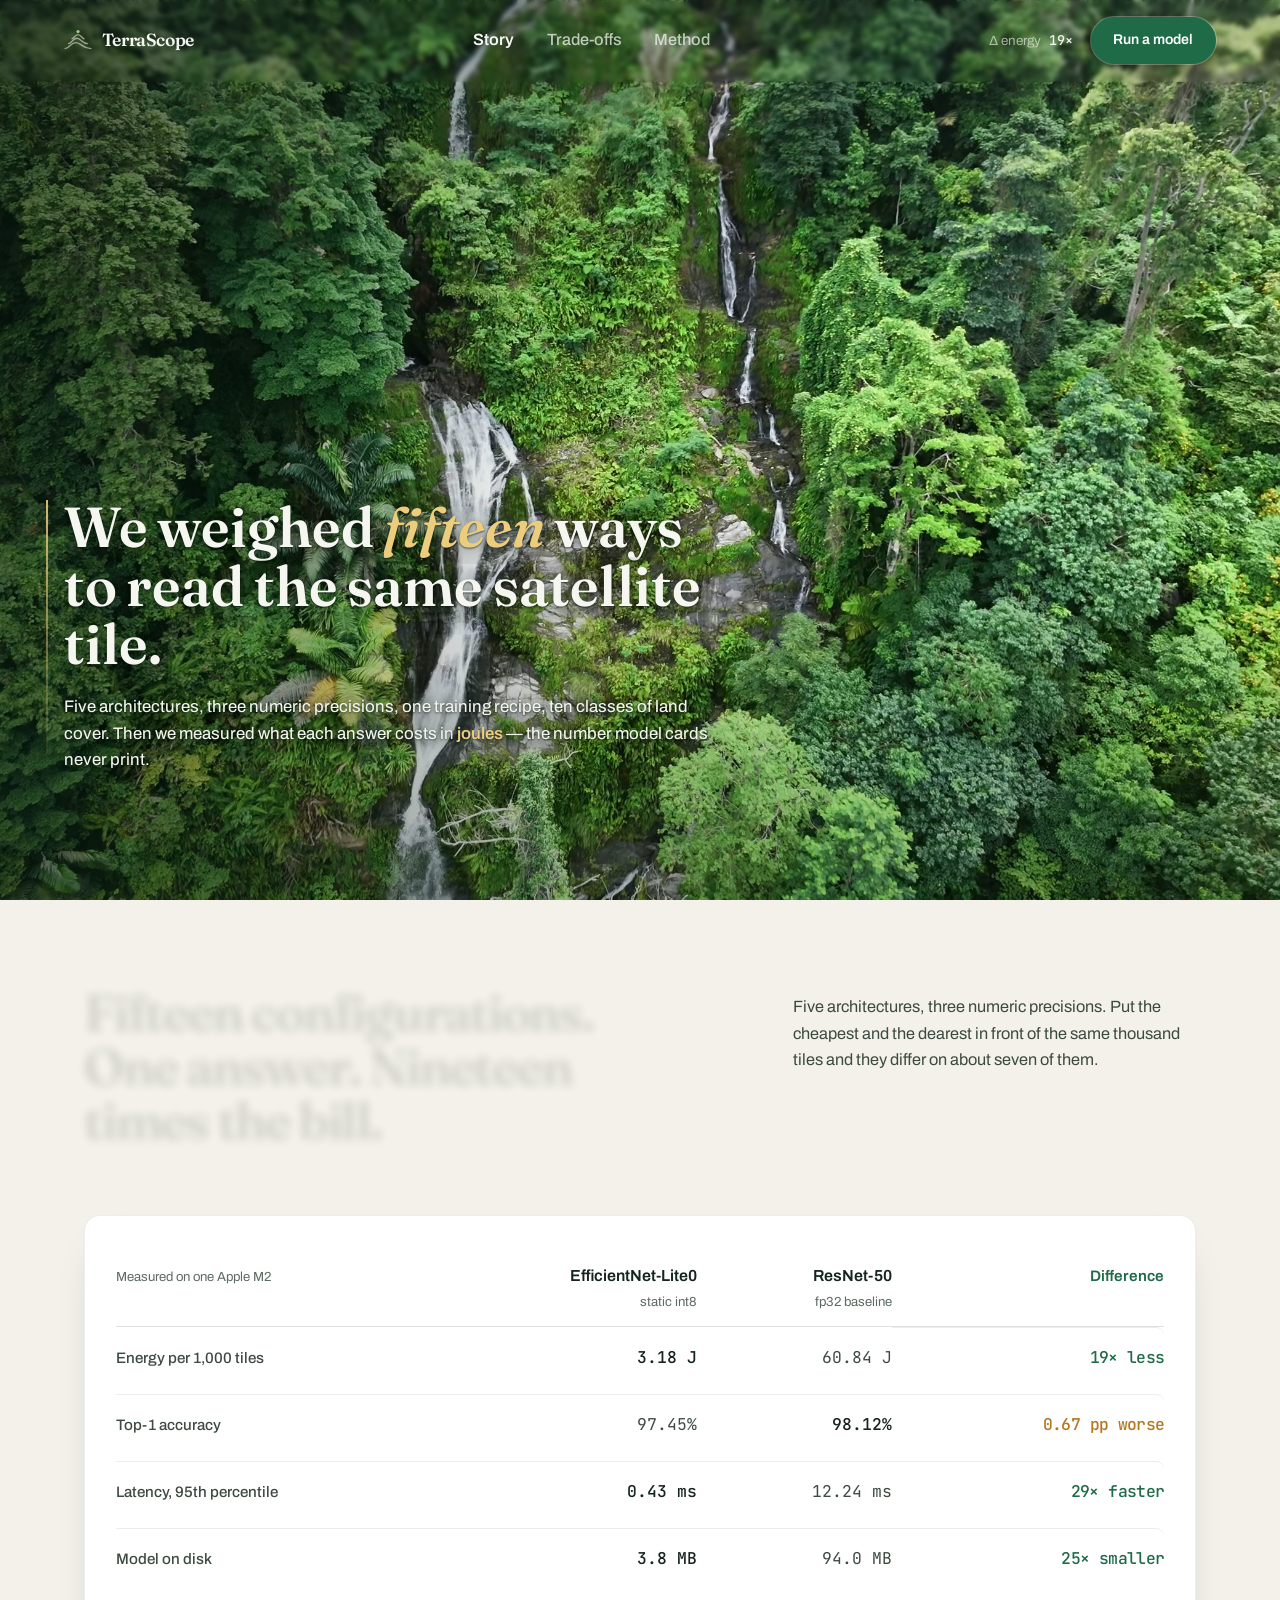
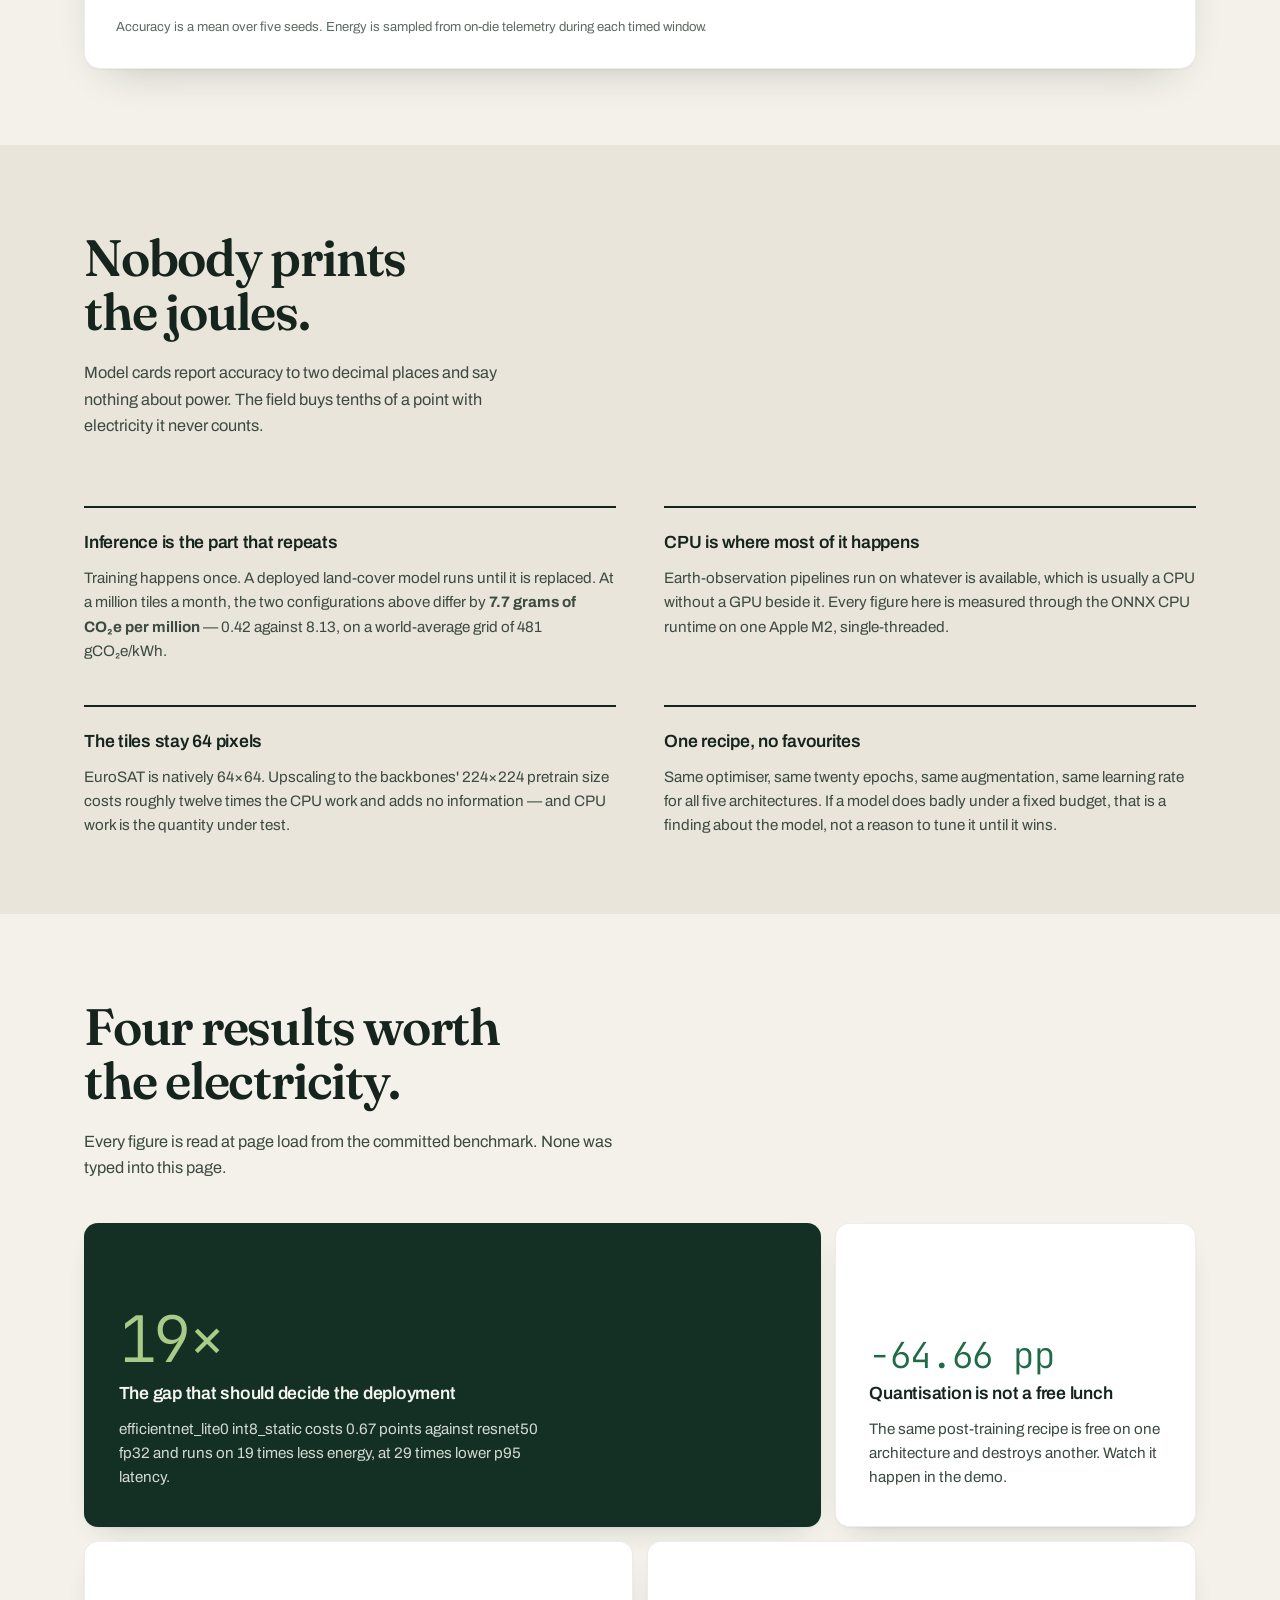
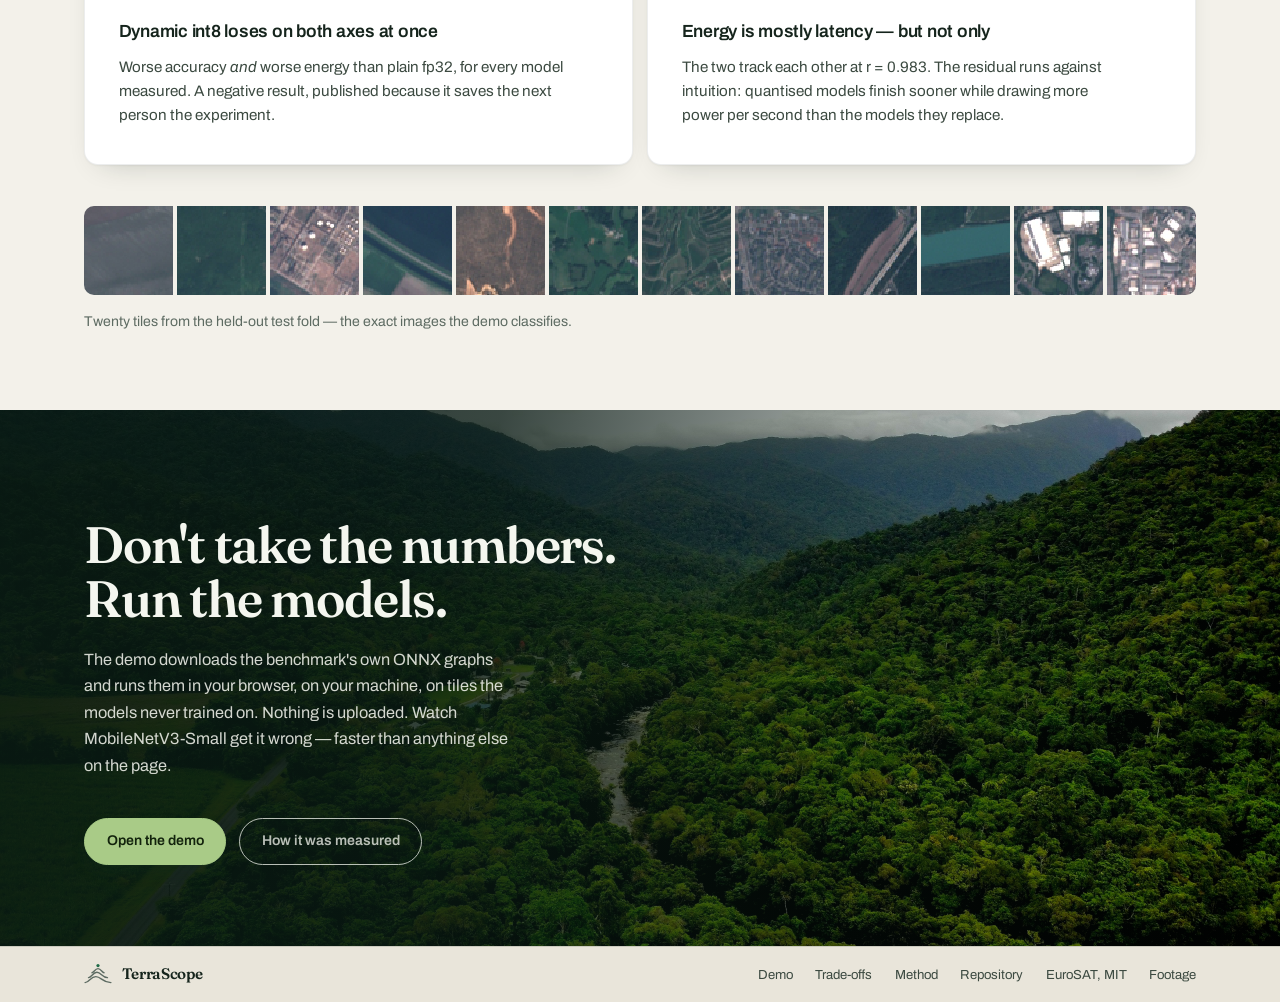
==== web/index.html @ 0d63b8c3 "Serve the demo runtime from this origin, fetch one model on arrival, keep one copy Three problems in" ====
<!doctype html>
<html lang="en">
<head>
<meta charset="utf-8">
<meta name="viewport" content="width=device-width, initial-scale=1">
<title>TerraScope — the energy cost of a land-cover answer</title>
<meta name="description" content="Five architectures trained on one recipe on EuroSAT. Accuracy separates them by 1.25 points. Energy separates them by nineteen times. A reproducible accuracy-versus-energy benchmark for CPU-only inference.">
<meta property="og:title" content="TerraScope — the energy cost of a land-cover answer">
<meta property="og:description" content="On CPU-only hardware, deployment is an energy decision, not an accuracy one.">
<meta property="og:image" content="assets/valley.jpg">
<link rel="preload" as="image" href="assets/ridge-poster.jpg">
<link rel="stylesheet" href="assets/site.css">
<link rel="stylesheet" href="assets/hero.css">
</head>
<body>

<nav class="nav" id="nav">
  <a class="brand" href="index.html">
    <svg class="mark" viewBox="0 0 26 20" aria-hidden="true">
      <path d="M1 18C5 18 6 12.4 11 12.4S17.2 18 25 18"/>
      <path d="M4.2 13.4C7 13.4 8.2 8.4 12 8.4S17 13.4 21.8 13.4"/>
      <path d="M7.4 8.8C9.2 8.8 10.2 5 13 5S16.8 8.8 18.6 8.8"/>
      <circle class="pin" cx="13" cy="2.2" r="1.5"/>
    </svg>
    <span>TerraScope</span>
  </a>
  <div class="nav-links" id="navlinks">
    <span class="nav-pill" id="navpill"></span>
    <a href="index.html">Story</a>
    <a href="trade-offs.html">Trade-offs</a>
    <a href="method.html">Method</a>
  </div>
  <div class="nav-right">
    <span class="readout" title="Energy spread between configurations of statistically equal accuracy">
      <em>&#916; energy</em><b id="nav-fig">&#8212;</b>
    </span>
    <a class="btn btn-primary" href="demo.html">Run a model</a>
  </div>
  <i class="nav-prog" id="navprog"></i>
</nav>

<!-- ======================== the scroll journey ========================
     Six beats. The frame descends from above the ridge into the trees as the
     argument descends from the problem into the evidence, and the drive that
     started it lands on the last of the footage.
     ==================================================================== -->
<div id="track">
  <div class="stage">
    <div class="poster" id="poster"></div>
    <video id="hero" playsinline muted preload="auto"
           poster="assets/ridge-poster.jpg" hidden></video>
    <div class="scrim"></div>
    <i class="wedge" id="wedge"></i>
    <div class="ring" id="ring">Loading the ridge</div>

    <div class="beats" id="beats">

      <!-- Five beats. Each states one thing and hands off to the next; the
           opening says what was built rather than posing a riddle. -->

      <!-- 1. what this is -->
      <div class="beat b0" data-sx="22%" data-sy="72%">
        <h1 class="anim">We weighed <em>fifteen</em> ways to read
            the same satellite tile.</h1>
        <p>Five architectures, three numeric precisions, one training recipe,
           ten classes of land cover. Then we measured what each answer costs
           in <em>joules</em> — the number model cards never print.</p>
      </div>

      <!-- 2. why it matters -->
      <div class="beat b1" data-sx="24%" data-sy="28%">
        <span class="k">The problem</span>
        <h2 class="anim">Training is a bill you pay <em>once</em>.</h2>
        <p>Inference is a subscription. A deployed land-cover model runs until
           it is replaced, on someone else's CPU, long after the paper. Almost
           nobody measures that, so nobody optimises it.</p>
      </div>

      <!-- 3. why accuracy could not answer it -->
      <div class="beat b2" data-sx="76%" data-sy="50%">
        <span class="k">Why it needed measuring</span>
        <h2 class="anim">Accuracy had stopped telling them apart.</h2>
        <p>Under one recipe and no per-model tuning, all five finish within a
           hair of each other. On a dataset this saturated, choosing by
           accuracy is choosing by noise.</p>
        <span class="inline-fig" data-count="1.25" data-dec="2"
              data-suffix=" pp total spread">0</span>
      </div>

      <!-- 4. the payoff -->
      <div class="beat b3" data-sx="26%" data-sy="50%">
        <span class="k">What it changed</span>
        <h2 class="anim">Same answer.<br>
            <span class="num" data-count="19" data-suffix="×"
                  id="ratio-headline">0</span> the electricity.</h2>
        <p>Three joules per thousand tiles against sixty-one. The deployment
           decision was never about accuracy — it was about the number nobody
           had bothered to publish.</p>
      </div>

      <!-- 5. the drive, over the last of the footage -->
      <div class="beat b4 wide" data-sx="50%" data-sy="62%">
        <span class="k">The drive</span>
        <h2 class="anim">Green AI is a measurement problem<br>
            before it is an engineering one.</h2>
        <p>Nothing here needed a new architecture. It needed weighing the ones
           we already have, on the hardware they actually run on, and
           publishing the result whole.</p>
        <div class="figs">
          <div class="fig key"><b data-count="19" data-suffix="×" id="stat-ratio">0</b>
            <span>Energy spread at equal accuracy</span></div>
          <div class="fig"><b data-count="0.67" data-dec="2" data-suffix=" pp" id="stat-gap">0</b>
            <span>Accuracy given up</span></div>
          <div class="fig"><b data-count="300" id="stat-windows">0</b>
            <span>Timed measurement windows</span></div>
          <div class="fig"><b data-count="82" id="stat-tests">0</b>
            <span>Tests over the artefacts</span></div>
        </div>
      </div>

    </div>
  </div>
</div>


<!-- Static hero: phones, reduced motion, and no JavaScript. -->
<header class="static-hero">
  <div class="poster"></div><div class="scrim"></div>
  <div class="wrap inner">
    <h1 class="display">Same answer.<br>19× the electricity.</h1>
    <p class="lede">Five architectures, one training recipe, ten classes of land
       cover seen from orbit. Accuracy separates them by 1.25 points. Energy
       separates them by nineteen times.</p>
    <p style="margin-top:2rem"><a class="btn btn-primary" href="demo.html">Run a model</a></p>
  </div>
</header>

<main class="page" style="padding-top:0">

  <!-- On phones the journey becomes chapters, so the story still gets told. -->
  <section class="chapters">
    <div class="wrap">
      <div class="chapter"><h2>A model is trained once, then run forever.</h2>
        <p>Training is a bill you pay one time. Inference is a subscription, and
           almost no model card prints the price.</p></div>
      <div class="chapter"><h2>Accuracy had stopped telling the models apart.</h2>
        <p>Under one identical recipe, five architectures land within 1.25 points
           of each other. Choosing by accuracy is choosing by noise.</p></div>
      <div class="chapter"><h2>So we measured the other axis.</h2>
        <p>Five seeds each, three precisions, one machine, CPU runtime only,
           power sampled off the die during every timed window.</p></div>
      <div class="chapter"><h2>Same accuracy, nineteen times the energy.</h2>
        <p>3.18 joules per thousand tiles against 60.84. The cheap model gives up
           two thirds of one accuracy point to do it.</p></div>
    </div>
  </section>

  <!-- ============================ the finding =========================
       Fifteen configurations were measured, not two. The panel names the two
       ends of the range and shows what each one actually costs, because the
       ratio on its own says nothing about what you give up to get it.
       ================================================================== -->
  <section id="finding">
    <div class="wrap">
      <div class="statement">
        <h2 class="h scrub">Fifteen configurations. One answer. Nineteen times the bill.</h2>
        <p class="lede rise">Five architectures, three numeric precisions. Put the
          cheapest and the dearest in front of the same thousand tiles and they
          differ on about seven of them.</p>
      </div>

      <div class="versus rise" id="versus">
        <table class="vs">
          <thead>
            <tr>
              <th class="rowhead"><span class="vs-cap">Measured on one Apple M2</span></th>
              <th><b>EfficientNet-Lite0</b><span>static int8</span></th>
              <th><b>ResNet-50</b><span>fp32 baseline</span></th>
              <th class="delta-col">Difference</th>
            </tr>
          </thead>
          <tbody id="vs-body">
            <tr><th>Energy per 1,000 tiles</th>
              <td class="num win">3.18 J</td><td class="num">60.84 J</td>
              <td class="num delta">19× less</td></tr>
            <tr><th>Top-1 accuracy</th>
              <td class="num">97.45%</td><td class="num win">98.12%</td>
              <td class="num delta cost">0.67 pp worse</td></tr>
            <tr><th>Latency, 95th percentile</th>
              <td class="num win">0.43 ms</td><td class="num">12.24 ms</td>
              <td class="num delta">29× faster</td></tr>
            <tr><th>Model on disk</th>
              <td class="num win">3.8 MB</td><td class="num">94.0 MB</td>
              <td class="num delta">25× smaller</td></tr>
          </tbody>
        </table>
        <p class="vs-foot">Accuracy is a mean over five seeds. Energy is sampled
          from on-die telemetry during each timed window.</p>
      </div>
    </div>
  </section>

  <!-- ============================== why ============================== -->
  <section class="warm">
    <div class="wrap">
      <div class="lead-in">
        <h2 class="h reveal">Nobody prints the joules.</h2>
        <p class="lede rise">Model cards report accuracy to two decimal places
          and say nothing about power. The field buys tenths of a point with
          electricity it never counts.</p>
      </div>
      <div class="cards">
        <div class="card rise"><h3 class="h3">Inference is the part that repeats</h3>
          <p>Training happens once. A deployed land-cover model runs until it is
            replaced. At a million tiles a month, the two configurations above
            differ by <strong>7.7 grams of CO₂e per million</strong> — 0.42
            against 8.13, on a world-average grid of 481 gCO₂e/kWh.</p></div>
        <div class="card rise"><h3 class="h3">CPU is where most of it happens</h3>
          <p>Earth-observation pipelines run on whatever is available, which is
            usually a CPU without a GPU beside it. Every figure here is measured
            through the ONNX CPU runtime on one Apple M2, single-threaded.</p></div>
        <div class="card rise"><h3 class="h3">The tiles stay 64 pixels</h3>
          <p>EuroSAT is natively 64×64. Upscaling to the backbones' 224×224
            pretrain size costs roughly twelve times the CPU work and adds no
            information — and CPU work is the quantity under test.</p></div>
        <div class="card rise"><h3 class="h3">One recipe, no favourites</h3>
          <p>Same optimiser, same twenty epochs, same augmentation, same
            learning rate for all five architectures. If a model does badly
            under a fixed budget, that is a finding about the model, not a
            reason to tune it until it wins.</p></div>
      </div>
    </div>
  </section>

  <!-- ============================ findings =========================== -->
  <section id="findings">
    <div class="wrap">
      <h2 class="h reveal">Four results worth the electricity.</h2>
      <p class="lede rise">Every figure is read at page load from the committed
        benchmark. None was typed into this page.</p>

      <div class="bento">
        <div class="cell lead rise">
          <span class="big mono" id="find-ratio">19×</span>
          <h3 class="h3">The gap that should decide the deployment</h3>
          <p id="find-ratio-body">EfficientNet-Lite0 in static int8 costs 0.67
            points against the ResNet-50 baseline and runs on a nineteenth of
            the energy, at 29 times lower p95 latency.</p>
        </div>

        <div class="cell tall rise">
          <span class="mid mono" id="find-cliff">-64.66 pp</span>
          <h3 class="h3">Quantisation is not a free lunch</h3>
          <p>The same post-training recipe is free on one architecture and
            destroys another. Watch it happen in the demo.</p>
        </div>

        <div class="cell half rise">
          <h3 class="h3">Dynamic int8 loses on both axes at once</h3>
          <p>Worse accuracy <em>and</em> worse energy than plain fp32, for every
            model measured. A negative result, published because it saves the
            next person the experiment.</p>
        </div>

        <div class="cell half rise">
          <h3 class="h3">Energy is mostly latency — but not only</h3>
          <p>The two track each other at r = 0.983. The residual runs against
            intuition: quantised models finish sooner while drawing more power
            per second than the models they replace.</p>
        </div>
      </div>

      <div class="mosaic" id="mosaic"></div>
      <p class="note">Twenty tiles from the held-out test fold — the exact images
        the demo classifies.</p>
    </div>
  </section>

  <!-- ============================== cta ============================== -->
  <section class="closing">
    <div class="closing-art" role="img"
         aria-label="Forested tropical mountain ridges under cloud"></div>
    <div class="closing-veil"></div>
    <div class="wrap closing-copy">
      <h2 class="h">Don't take the numbers. Run the models.</h2>
      <p class="lede">The demo downloads the benchmark's own ONNX graphs and runs
        them in your browser, on your machine, on tiles the models never trained
        on. Nothing is uploaded. Watch MobileNetV3-Small get it wrong — faster
        than anything else on the page.</p>
      <p class="closing-actions">
        <a class="btn btn-primary" href="demo.html">Open the demo</a>
        <a class="btn btn-ghost" href="method.html">How it was measured</a>
      </p>
    </div>
  </section>
</main>

<footer>
  <div class="wrap">
    <div class="foot">
      <a class="brand" href="index.html">
        <svg class="mark" viewBox="0 0 26 20" aria-hidden="true">
          <path d="M1 18C5 18 6 12.4 11 12.4S17.2 18 25 18"/>
          <path d="M4.2 13.4C7 13.4 8.2 8.4 12 8.4S17 13.4 21.8 13.4"/>
          <path d="M7.4 8.8C9.2 8.8 10.2 5 13 5S16.8 8.8 18.6 8.8"/>
          <circle class="pin" cx="13" cy="2.2" r="1.5"/>
        </svg>
        <span>TerraScope</span>
      </a>
      <nav class="flinks">
        <a href="demo.html">Demo</a>
        <a href="trade-offs.html">Trade-offs</a>
        <a href="method.html">Method</a>
        <a href="https://github.com/eklavya072/TerraScope-GeoSpatial-AI">Repository</a>
        <a href="https://github.com/phelber/eurosat">EuroSAT, MIT</a>
        <a href="https://www.pexels.com/video/aerial-view-of-tropical-waterfall-in-lush-jungle-37277807/">Footage</a>
      </nav>
    </div>
  </div>
</footer>

<script src="assets/site.js"></script>
<script src="assets/hero.js"></script>
</body>
</html>
---- web/assets/site.css ----
/* TerraScope, the site.
   =========================================================================
   The page is not one green field. It runs as bands, the way a printed
   report does: a dark cinematic hero, then cream and white for everything
   that has to be read, then deep forest again for the closing and the
   footer. Green is the brand, not the background.

   Display type is Fraunces, a serif with real weight and an optical axis —
   the editorial voice. Archivo carries the interface. JetBrains Mono is
   reserved for measured quantities, because every number here is one.
   ========================================================================= */

@import url('https://fonts.googleapis.com/css2?family=Archivo:wght@400;500;600;700&family=Fraunces:opsz,wght@9..144,400;9..144,500;9..144,600;9..144,700&family=JetBrains+Mono:wght@300;400;500&display=swap');

:root{
  /* light bands */
  --canvas:#f3f1ea;
  --canvas-warm:#e9e5da;
  --surface:#ffffff;
  --ink:#15241c;
  --ink-soft:#3c4a41;    /* body on cream: was #4c5c51, too light to read */
  --ink-faint:#5d6b62;   /* captions: was #7d8a80, under 4.5:1 on cream */
  --rule:rgba(21,36,28,.14);
  --rule-soft:rgba(21,36,28,.08);

  /* dark bands */
  --forest:#143024;
  --forest-deep:#0c1f18;
  --bone:#f4f6ef;
  --bone-soft:rgba(244,246,239,.86);
  --bone-faint:rgba(244,246,239,.68);
  --rule-dark:rgba(244,246,239,.16);

  /* brand */
  --brand:#1f6b47;
  --brand-dark:#144e33;
  --moss:#a9cb87;
  --gold:#eccd7d;
  /* A lighter bottle green for header bands: --forest reads as black at small
     sizes, which is what made the table headings look like a bar of ink. */
  --bottle:#1d4a35;
  /* One warm tone, reserved for the loss/warning state so that green never
     has to mean both "good" and "bad" on the same page. */
  --amber:#b4761f;
  --amber-wash:rgba(180,118,31,.09);

  --sans:'Archivo',-apple-system,BlinkMacSystemFont,sans-serif;
  --serif:'Fraunces','Iowan Old Style',Georgia,serif;
  --mono:'JetBrains Mono',ui-monospace,'SF Mono',Menlo,monospace;
  --gutter:clamp(20px,5vw,72px);
  /* One vertical rhythm for the whole site. Blocks were previously spaced by
     whatever each component happened to declare, which is why headings and
     the content under them sometimes read as one run-on column. */
  --flow-s:clamp(14px,1.7vh,22px);
  --flow-head:clamp(17px,2.3vh,29px);   /* under a display heading */
  --flow-m:clamp(34px,4.6vh,58px);
  --flow-l:clamp(56px,7.4vh,92px);
  --measure:1240px;
  --ease:cubic-bezier(.16,1,.3,1);

  /* what the nav writes on; each band sets its own */
  --nav-ink:var(--bone);
}
*{box-sizing:border-box}
html{scroll-behavior:smooth}
body{margin:0;background:var(--canvas);color:var(--ink);font-family:var(--sans);
  font-size:16px;line-height:1.6;-webkit-font-smoothing:antialiased;overflow-x:clip}
a{color:inherit;text-decoration:none}
.wrap{max-width:var(--measure);margin:0 auto;padding:0 var(--gutter)}

::selection{background:var(--brand);color:#fff}
:root{accent-color:var(--brand);caret-color:var(--brand)}
::-webkit-scrollbar{width:12px;height:12px}
::-webkit-scrollbar-track{background:var(--canvas-warm)}
::-webkit-scrollbar-thumb{background:#b9c2b4;border:3px solid var(--canvas-warm);border-radius:99px}
::-webkit-scrollbar-thumb:hover{background:var(--brand)}
:focus-visible{outline:2px solid var(--brand);outline-offset:3px;border-radius:3px}
:focus:not(:focus-visible){outline:none}

/* ================================================================ type === */
.display{font-family:var(--serif);font-weight:600;font-size:clamp(2.7rem,6.2vw,5.2rem);
  line-height:.98;letter-spacing:-.028em;margin:0 0 var(--flow-head);text-wrap:balance}
h2.h{font-family:var(--serif);font-weight:600;font-size:clamp(1.95rem,4vw,3.25rem);
  line-height:1.06;letter-spacing:-.024em;margin:0 0 var(--flow-head);max-width:20ch;
  text-wrap:balance}
h3.h3{font-family:var(--sans);font-size:1.1rem;font-weight:600;letter-spacing:-.014em;
  line-height:1.3;margin:0 0 .7rem}
p.lede{font-size:clamp(1.02rem,1.15vw,1.16rem);line-height:1.62;max-width:60ch;margin:0;
  color:var(--ink-soft);text-wrap:pretty}
p.note{font-size:.88rem;line-height:1.6;color:var(--ink-faint);margin:var(--flow-s) 0 0}
.mono{font-family:var(--mono);font-variant-numeric:tabular-nums}
em.stress{font-style:normal;font-family:var(--serif);font-weight:600;color:var(--brand)}

/* a dark band inverts the whole reading palette */
.dark{background:var(--forest);color:var(--bone);--nav-ink:var(--bone)}
.dark .lede,.dark p{color:var(--bone-soft)}
.dark .note{color:var(--bone-faint)}
.dark em.stress{color:var(--moss)}

/* ================================================================= nav === */
/* Over the hero the bar is glass with nothing behind it: the footage runs
   straight through. The moment the page scrolls it takes the cream of the
   band below and flips its own ink to match. */
.nav{position:fixed;top:0;left:0;right:0;z-index:100;
  display:flex;align-items:center;justify-content:space-between;gap:1.6rem;
  padding:0 var(--gutter);height:82px;color:var(--nav-ink);
  background:transparent;border-bottom:1px solid transparent;
  backdrop-filter:blur(2px);-webkit-backdrop-filter:blur(2px);
  transition:height .35s var(--ease),background .35s ease,color .35s ease,
             border-color .35s ease,backdrop-filter .35s ease}
.nav.tight{height:66px;color:var(--ink);
  background:rgba(243,241,234,.78);
  backdrop-filter:blur(22px) saturate(180%);-webkit-backdrop-filter:blur(22px) saturate(180%);
  border-bottom-color:var(--rule)}
/* pages with no hero behind the bar start solid */
body.lit .nav{color:var(--ink);background:rgba(243,241,234,.78);
  backdrop-filter:blur(22px) saturate(180%);-webkit-backdrop-filter:blur(22px) saturate(180%);
  border-bottom-color:var(--rule)}
.nav-prog{position:absolute;left:0;bottom:-1px;height:2px;width:100%;
  transform:scaleX(var(--sp,0));transform-origin:left;background:var(--brand);
  transition:transform .1s linear;opacity:0}
.nav.tight .nav-prog,body.lit .nav-prog{opacity:1}

.brand{display:inline-flex;align-items:center;gap:.6rem;font-family:var(--serif);
  font-size:1.1rem;font-weight:600;letter-spacing:-.02em;position:relative;z-index:2}
.brand .mark{width:28px;height:22px;overflow:visible;flex:none}
.brand .mark path{fill:none;stroke:currentColor;stroke-width:1.3;stroke-linecap:round;
  opacity:.55;transition:opacity .3s ease}
.brand .mark .pin{fill:var(--moss);stroke:none;transition:transform .5s var(--ease)}
.nav.tight .brand .mark .pin,body.lit .brand .mark .pin{fill:var(--brand)}
.brand:hover .mark path{opacity:1}
.brand:hover .mark .pin{transform:translateY(-2px)}

.nav-links{position:relative;display:flex;align-items:center;gap:.15rem;z-index:2}
.nav-links a{position:relative;z-index:2;font-size:1.02rem;font-weight:500;
  padding:.5rem .95rem;border-radius:99px;opacity:.74;
  transition:opacity .2s ease,color .2s ease}
.nav-links a:hover{opacity:1}
.nav-links a.here{opacity:1;font-weight:600}
.nav-pill{position:absolute;z-index:1;top:50%;left:var(--ix,0);width:var(--iw,0);
  height:2.3rem;margin-top:-1.15rem;border-radius:99px;opacity:0;
  background:currentColor;transition:left .42s var(--ease),width .42s var(--ease),
  opacity .25s ease}
.nav-links:hover .nav-pill{opacity:.1}

.nav-right{display:flex;align-items:center;gap:1.1rem;position:relative;z-index:2}
.readout{display:none;align-items:baseline;gap:.5rem;font-size:.84rem}
.readout em{font-style:normal;opacity:.62}
.readout b{font-family:var(--mono);font-weight:500;font-variant-numeric:tabular-nums}
@media(min-width:1120px){.readout{display:inline-flex}}

.btn{display:inline-block;font-family:var(--sans);font-size:.88rem;font-weight:600;
  padding:.72rem 1.35rem;border-radius:99px;cursor:pointer;border:1px solid transparent;
  transition:background .2s ease,transform .12s ease,border-color .2s ease,
             color .2s ease,box-shadow .2s ease;white-space:nowrap}
.btn-primary{background:var(--brand);color:#fff;border-color:var(--brand);
  box-shadow:0 1px 2px rgba(20,48,36,.2),0 8px 20px -8px rgba(20,48,36,.45)}
.btn-primary:hover{background:var(--brand-dark);border-color:var(--brand-dark);
  box-shadow:0 2px 4px rgba(20,48,36,.24),0 14px 28px -10px rgba(20,48,36,.5)}
/* One primary button, one colour, wherever it sits. Over the footage it gains
   a ring and a deeper shadow to hold its edge instead of changing identity. */
.nav:not(.tight) .btn-primary{box-shadow:0 0 0 1px rgba(244,246,239,.28),
  0 10px 30px -8px rgba(0,0,0,.65)}
.btn-ghost{border-color:currentColor;opacity:.75;background:transparent}
.btn-ghost:hover{opacity:1;background:rgba(127,127,127,.09)}
.btn:active{transform:translateY(1px)}
.btn:disabled{opacity:.4;cursor:not-allowed}

@media(max-width:900px){
  .nav{height:64px;gap:.7rem}.nav.tight{height:58px}
  .nav-links{min-width:0;overflow-x:auto;scrollbar-width:none}
  .nav-links::-webkit-scrollbar{display:none}
  .nav-links a{padding:.45rem .6rem;font-size:.95rem}
  .nav-pill{display:none}
  .brand{font-size:1.05rem}
  .nav-right .btn{padding:.6rem 1rem;font-size:.86rem}
}
@media(max-width:620px){.brand span{display:none}.nav-right .btn{display:none}}

/* ============================================================ sections === */
.page{padding-top:82px}
body.lit{--nav-ink:var(--ink)}
@media(max-width:900px){.page{padding-top:64px}}
/* Space is doing a job or it is waste. Sections get generous air between
   ideas, but the first block under the bar does not need a second full
   section's worth on top of the bar's own height, and the last block before
   the footer does not need to trail off. */
section{padding:clamp(64px,8.5vh,116px) 0}
section + section{padding-top:clamp(72px,9.5vh,128px)}
body.lit main > section:first-child{padding-top:clamp(40px,5vh,64px)}
main > section:last-of-type{padding-bottom:clamp(72px,9vh,120px)}
.warm{background:var(--canvas-warm)}

/* Word reveal + block rise */
.reveal span{display:inline-block;opacity:.18;filter:blur(3px);
  transition:opacity .55s ease,filter .55s ease}
.reveal.on span{opacity:1;filter:none}
.rise{opacity:0;transform:translateY(26px);
  transition:opacity .8s var(--ease),transform .8s var(--ease)}
.rise.on{opacity:1;transform:none}
.scrub span{display:inline-block;opacity:.18;filter:blur(4px);transition:none;
  will-change:opacity,filter}
@media(prefers-reduced-motion:reduce){.scrub span{opacity:1;filter:none}}

/* ================================================================ lede === */
/* The opening statement of a light band: oversized serif, a rule, and the
   supporting prose set beside it rather than under it. */
/* Heading and its supporting line share a top edge, with the prose nudged
   down to sit optically on the heading's first baseline rather than above
   it. Bottom-aligning them, as this did before, left the lede floating at a
   different height in every section depending on how many lines it ran to. */
.statement{display:grid;grid-template-columns:1.24fr .76fr;gap:clamp(1.6rem,4vw,4.4rem);
  align-items:start}
.statement .h{margin-bottom:0;max-width:27ch}
.statement .lede{padding-top:clamp(.25rem,.7vw,.7rem)}
@media(max-width:900px){.statement{grid-template-columns:1fr;gap:1.6rem}}

/* A single-column opener, for sections whose supporting line is short enough
   that setting it beside the heading would leave a hole rather than a
   composition. */
.lead-in{max-width:60ch}
.lead-in .h{max-width:16ch}
.lead-in .lede{max-width:52ch}

/* ================================================================ stats == */
.stats{display:grid;grid-template-columns:repeat(4,1fr);gap:0;
  border-top:1px solid var(--rule);margin-top:var(--flow-l)}
.stat{padding:2rem 1.6rem 0 0;border-right:1px solid var(--rule)}
.stat:last-child{border-right:none}
.stat:not(:first-child){padding-left:1.8rem}
.stat b{display:block;font-family:var(--mono);font-weight:300;font-variant-numeric:tabular-nums;
  font-size:clamp(1.9rem,3.2vw,2.7rem);letter-spacing:-.045em;line-height:1;margin-bottom:.6rem;
  color:var(--brand)}
.dark .stat b{color:var(--moss)}
.dark .stat,.dark .stats{border-color:var(--rule-dark)}
.stat span{font-size:.88rem;color:var(--ink-soft);display:block;max-width:20ch}
.dark .stat span{color:var(--bone-soft)}
@media(max-width:820px){.stats{grid-template-columns:1fr 1fr}
  .stat{border-bottom:1px solid var(--rule);padding-bottom:1.6rem}
  .stat:nth-child(2n){border-right:none}
  .stat:not(:first-child){padding-left:0}
  .stat:nth-child(2n){padding-left:1.8rem}}

/* ============================================================== versus === */
/* A spec sheet, not a row of floating multipliers. Four measured quantities,
   both configurations named, and the difference in its own column — including
   the one difference that goes the other way. */
.versus{margin-top:var(--flow-l);background:var(--surface);border-radius:16px;
  border:1px solid var(--rule-soft);padding:clamp(1.4rem,2.4vw,2.4rem);
  box-shadow:0 1px 2px rgba(21,36,28,.04),0 18px 44px -26px rgba(21,36,28,.32)}
table.vs{width:100%;border-collapse:collapse}
table.vs th,table.vs td{text-align:right;padding:1rem 0 1rem 1.6rem;vertical-align:baseline}
table.vs .rowhead,table.vs tbody th{text-align:left;padding-left:0;font-weight:500;
  color:var(--ink-soft);font-size:.95rem}
table.vs thead th{border-bottom:1px solid var(--rule);padding-bottom:.9rem;
  font-weight:600;font-size:.95rem;white-space:nowrap}
table.vs thead th b{display:block;font-weight:600;font-size:1rem;color:var(--ink)}
table.vs thead th span{display:block;font-weight:400;font-size:.82rem;
  color:var(--ink-faint);margin-top:.15rem}
.vs-cap{display:block;font-weight:400;font-size:.82rem;color:var(--ink-faint);
  max-width:18ch;text-align:left}
table.vs tbody tr th,table.vs tbody tr td{border-top:1px solid var(--rule-soft)}
table.vs tbody tr:hover th,table.vs tbody tr:hover td{background:rgba(31,107,71,.045)}
table.vs tbody th:first-child{border-radius:8px 0 0 8px}
table.vs tbody td:last-child{border-radius:0 8px 8px 0}
table.vs .num{font-family:var(--mono);font-variant-numeric:tabular-nums;
  font-size:1.02rem;color:var(--ink-soft);white-space:nowrap}
table.vs .win{color:var(--ink);font-weight:500}
table.vs .delta-col{color:var(--brand)}
table.vs .delta{color:var(--brand);font-weight:500}
/* The accuracy row is the one place the cheap model loses; it says so. */
table.vs .delta.cost{color:#a8442f}
.vs-foot{margin:1.3rem 0 0;font-size:.82rem;color:var(--ink-faint)}
@media(max-width:820px){
  .versus{padding:1.2rem;overflow-x:auto}
  table.vs{min-width:34rem}
  table.vs th,table.vs td{padding-left:1rem}
}

/* =============================================================== bento === */
/* Four results of unequal weight, laid out as unequal cards on white. */
.bento{display:grid;grid-template-columns:repeat(6,1fr);gap:14px;
  margin-top:var(--flow-m)}
.bento .cell{background:var(--surface);border:1px solid var(--rule-soft);border-radius:14px;
  padding:2.1rem 2.1rem 2.3rem;display:flex;flex-direction:column;justify-content:flex-end;
  min-height:14rem;box-shadow:0 1px 2px rgba(21,36,28,.04),0 12px 28px -18px rgba(21,36,28,.3);
  transition:transform .45s var(--ease),box-shadow .45s var(--ease)}
.bento .cell:hover{transform:translateY(-3px);
  box-shadow:0 2px 4px rgba(21,36,28,.06),0 22px 44px -22px rgba(21,36,28,.4)}
.bento .cell.lead{grid-column:span 4;min-height:19rem;background:var(--forest);color:var(--bone);
  border-color:transparent}
.bento .cell.lead p{color:var(--bone-soft)}
.bento .cell.tall{grid-column:span 2;min-height:19rem}
.bento .cell.half{grid-column:span 3}
.bento .cell p{margin:0;font-size:.95rem;line-height:1.58;color:var(--ink-soft);max-width:50ch}
.bento .big{font-family:var(--mono);font-weight:300;font-variant-numeric:tabular-nums;
  font-size:clamp(2.7rem,5vw,4.2rem);letter-spacing:-.05em;line-height:.92;
  color:var(--moss);margin-bottom:.9rem}
.bento .mid{font-family:var(--mono);font-weight:300;font-variant-numeric:tabular-nums;
  font-size:clamp(1.75rem,2.8vw,2.25rem);letter-spacing:-.04em;line-height:1;
  color:var(--brand);margin-bottom:.6rem}
@media(max-width:900px){
  .bento{grid-template-columns:1fr}
  .bento .cell,.bento .cell.lead,.bento .cell.tall,.bento .cell.half{
    grid-column:span 1;min-height:0}}

/* ================================================================ grid === */
.cards{display:grid;grid-template-columns:1fr 1fr;gap:var(--flow-m) 3rem;
  margin-top:var(--flow-l)}
.card{padding-top:1.5rem;border-top:2px solid var(--ink)}
.dark .card{border-top-color:var(--bone)}
.card p{margin:0;font-size:.95rem;line-height:1.6;color:var(--ink-soft)}
.dark .card p{color:var(--bone-soft)}
@media(max-width:820px){.cards{grid-template-columns:1fr}}

/* ============================================================== tables === */
/* Rows were separated by a hairline so faint the eye could not track across
   them. The structure now comes from a banded row, a firm rule under the
   header, and numerals that line up because they are tabular. */
.tscroll{overflow-x:auto;max-width:100%;
  border:1px solid var(--rule);border-radius:12px;background:var(--surface)}
table.data{width:100%;border-collapse:collapse}
table.data caption{caption-side:top;text-align:left;padding:1rem 1.15rem .4rem;
  font-size:.88rem;color:var(--ink-faint)}
/* A forest header band: it separates the data from the page, gives every
   table a definite top edge, and puts the brand colour somewhere structural
   rather than decorative. */
table.data th{font-size:.8rem;font-weight:600;letter-spacing:.02em;color:var(--bone);
  text-align:left;padding:.9rem 1.15rem;background:var(--bottle);
  white-space:nowrap;position:sticky;top:0}
table.data thead th:first-child{border-radius:11px 0 0 0}
table.data thead th:last-child{border-radius:0 11px 0 0}
table.data td{padding:.82rem 1.15rem;font-size:.95rem;vertical-align:baseline;
  border-bottom:1px solid var(--rule-soft)}
table.data tbody tr:nth-child(even) td{background:rgba(21,36,28,.022)}
table.data tbody tr:hover td{background:var(--accent-row,rgba(31,107,71,.055))}
table.data tbody tr:last-child td{border-bottom:none}
table.data .num{text-align:right;font-family:var(--mono);font-size:.9rem;
  white-space:nowrap;font-variant-numeric:tabular-nums}
table.data th.num{text-align:right}
table.data .model{font-family:var(--mono);font-size:.86rem;color:var(--ink)}
table.data .dim{color:var(--ink-faint)}
.verdict{font-size:.88rem;font-weight:600}
.verdict.hit{color:var(--brand)}
.verdict.miss{color:var(--ink-faint);text-decoration:line-through}
.verdict.none{color:var(--ink-faint)}

/* ============================================================== console == */
.console{border:1px solid var(--rule);background:var(--surface);border-radius:14px;
  box-shadow:0 1px 2px rgba(21,36,28,.04),0 18px 40px -26px rgba(21,36,28,.35)}
.console-bar{display:flex;align-items:center;justify-content:space-between;gap:1rem;
  padding:1rem 1.4rem;border-bottom:1px solid var(--rule-soft);
  background:var(--canvas);border-radius:14px 14px 0 0}
.label{font-size:.92rem;font-weight:600;color:var(--ink-soft)}
.live{display:inline-flex;align-items:center;gap:.55rem;font-size:.9rem;color:var(--ink-soft)}
.live::before{content:"";width:7px;height:7px;border-radius:50%;background:var(--brand)}
.console-pad{padding:1.8rem 1.6rem 2rem}

.field{display:flex;flex-direction:column;gap:.55rem}
.field > label{font-size:.9rem;font-weight:600;color:var(--ink-soft)}
select,input[type=file]{background:var(--surface);border:1px solid var(--rule);
  border-radius:9px;color:var(--ink);font-family:var(--mono);font-size:.92rem;
  padding:.7rem .8rem;width:100%}
select:hover{border-color:var(--ink-faint)}

/* One model per line. Wrapping put resnet50 alongside mobilevit_s, which
   read as a pair rather than as two entries in a list. */
.chips{display:flex;flex-direction:column;align-items:stretch;gap:.4rem}
.chip{display:inline-flex;align-items:center;gap:.5rem;font-family:var(--mono);
  font-size:.83rem;padding:.5rem .8rem;border-radius:99px;cursor:pointer;
  border:1px solid var(--rule);color:var(--ink-soft);background:var(--surface);
  transition:border-color .2s ease,color .2s ease,background .2s ease}
.chip:hover{border-color:var(--ink-faint);color:var(--ink)}
.chip.on{background:var(--forest);border-color:var(--forest);color:var(--bone)}
.chip .x{opacity:.6}
.chip[disabled]{opacity:.4;cursor:not-allowed}

.tile{border:1px solid var(--rule);background:var(--surface);border-radius:12px;overflow:hidden}
.tile img{width:100%;display:block;aspect-ratio:1;object-fit:cover;image-rendering:pixelated}
.tile-meta{display:flex;flex-wrap:wrap;justify-content:space-between;gap:.15rem .8rem;
  padding:.7rem .9rem;border-top:1px solid var(--rule-soft);font-size:.86rem;
  color:var(--ink-faint)}
.tile-meta .truth{color:var(--ink);font-weight:600}
.empty{display:flex;align-items:center;justify-content:center;min-height:12rem;
  border:1px dashed var(--rule);border-radius:12px;font-size:.95rem;
  color:var(--ink-faint);text-align:center;padding:1.2rem}

/* ============================================================ quant pair = */
.quant{display:grid;grid-template-columns:1fr 1.15fr;border:1px solid var(--rule);
  border-radius:14px;overflow:hidden;background:var(--surface)}
.qpanel{padding:2.1rem 2rem}
.qpanel + .qpanel{border-left:1px solid var(--rule)}
.qpanel.loss{background:var(--canvas)}
.delta{font-family:var(--mono);font-size:clamp(2rem,3.6vw,2.9rem);font-weight:300;
  letter-spacing:-.04em;display:block;margin-bottom:.5rem;font-variant-numeric:tabular-nums}
.delta.ok{color:var(--brand)}
.delta.bad{color:#a8442f}
.pair{display:flex;align-items:flex-end;gap:1.5rem;height:132px;margin-top:1.6rem;max-width:21rem}
.pcol{flex:1;display:flex;flex-direction:column;justify-content:flex-end;height:100%}
.stem{width:100%;height:100%;background:var(--rule);transform-origin:bottom;
  transform:scaleY(var(--v,0));transition:transform 1s cubic-bezier(.16,.8,.3,1);
  border-radius:4px 4px 0 0}
.pcol.q .stem{background:var(--brand)}
.qpanel.loss .pcol.q .stem{background:repeating-linear-gradient(135deg,
  #d3b3aa 0 5px,transparent 5px 10px);border-top:2px solid #a8442f}
.tick{font-family:var(--mono);font-size:.82rem;color:var(--ink-faint);margin-top:.6rem}
@media(max-width:860px){.quant{grid-template-columns:1fr}
  .qpanel + .qpanel{border-left:none;border-top:1px solid var(--rule)}}

/* =============================================================== footer == */
/* Compact: one row of links, one line of fine print. It is a footer, not a
   second homepage. */
/* The footer is a utility zone, not a feature band: cream, one row, and out
   of the way. A deep-green slab down here competed with the closing section
   directly above it and doubled the page's dark weight for no reason. */
footer{background:var(--canvas-warm);color:var(--ink);
  border-top:1px solid var(--rule);padding:.95rem 0}
.foot{display:flex;flex-wrap:wrap;align-items:center;justify-content:space-between;
  gap:.5rem 2rem}
.foot .brand{font-size:.95rem}
.flinks{display:flex;flex-wrap:wrap;gap:.3rem 1.4rem}
.flinks a{font-size:.82rem;color:var(--ink-soft);transition:color .2s ease}
.flinks a:hover{color:var(--brand)}
.fine{margin-top:.85rem;padding-top:.75rem;border-top:1px solid var(--rule-soft);
  font-size:.75rem;line-height:1.5;color:var(--ink-faint);max-width:100ch}

/* The mark sits on cream down here, so it takes the ink and brand colours
   rather than the light-on-dark pair. */
footer .brand .mark path{stroke:var(--ink-faint);opacity:1}
footer .brand .mark .pin{fill:var(--brand)}

/* =============================================================== range === */
/* The default range control is a grey OS artefact. This is a measured track
   with a filled portion showing how far the constraint has been pushed, and a
   thumb that responds to press. --fill is set by tradeoffs.js. */
input[type=range]{-webkit-appearance:none;appearance:none;width:100%;height:34px;
  background:transparent;cursor:pointer;display:block}
input[type=range]::-webkit-slider-runnable-track{height:6px;border-radius:99px;
  background:linear-gradient(to right,var(--brand) 0 var(--fill,50%),
             var(--rule) var(--fill,50%) 100%)}
input[type=range]::-moz-range-track{height:6px;border-radius:99px;background:var(--rule)}
input[type=range]::-moz-range-progress{height:6px;border-radius:99px;background:var(--brand)}
input[type=range]::-webkit-slider-thumb{-webkit-appearance:none;appearance:none;
  width:22px;height:22px;margin-top:-8px;border-radius:50%;background:var(--surface);
  border:1px solid var(--rule);
  box-shadow:0 1px 2px rgba(21,36,28,.16),0 4px 12px -2px rgba(21,36,28,.28);
  transition:transform .14s ease,box-shadow .14s ease}
input[type=range]::-moz-range-thumb{width:22px;height:22px;border-radius:50%;
  background:var(--surface);border:1px solid var(--rule);
  box-shadow:0 1px 2px rgba(21,36,28,.16),0 4px 12px -2px rgba(21,36,28,.28)}
input[type=range]:hover::-webkit-slider-thumb{transform:scale(1.06)}
/* Emil Kowalski's press rule: a control that does not compress on press feels
   dead. Under 300ms, transform only. */
input[type=range]:active::-webkit-slider-thumb{transform:scale(.97);
  box-shadow:0 1px 2px rgba(21,36,28,.2),0 2px 6px -1px rgba(21,36,28,.3)}
input[type=range]:focus-visible::-webkit-slider-thumb{outline:2px solid var(--brand);
  outline-offset:2px}
.btn:active{transform:scale(.97)}

/* ---- where the colour goes ------------------------------------------------
   .band  one forest-green moment per page, for the sentence that matters
   .tint  a pale green wash to group a working area out of the cream
   .warn  the amber state, only ever for a measured loss
   -------------------------------------------------------------------------- */
.tint{background:linear-gradient(180deg,rgba(31,107,71,.055),rgba(31,107,71,.02))}
.warn{color:var(--amber)}
.delta.bad,.qpanel.loss .delta{color:var(--amber)}
.qpanel.loss{background:var(--amber-wash)}
.qpanel.loss .pcol.q .stem{background:repeating-linear-gradient(135deg,
  rgba(180,118,31,.45) 0 5px,transparent 5px 10px);
  border-top:2px solid var(--amber)}
table.vs .delta.cost{color:var(--amber)}

/* A quiet forest-green band, for the one moment on an inner page that should
   carry weight rather than another cream section. */
.band{background:var(--bottle);color:var(--bone);border-radius:16px;
  padding:clamp(1.6rem,3vw,2.6rem);--nav-ink:var(--bone)}
.band h3,.band .h{color:var(--bone)}
.band p{color:var(--bone-soft)}
.band .mono{color:var(--moss)}

/* ============================================================== a11y ===== */
@media(prefers-reduced-motion:reduce){
  html{scroll-behavior:auto}
  *{transition-duration:.01ms!important;animation-duration:.01ms!important}
  .reveal span,.rise{opacity:1;transform:none;filter:none}
}

/* The tile mosaic. It was carrying its spacing in an inline style, which is
   why it sat on a different rhythm from every other block on the page. */
.mosaic{display:grid;grid-template-columns:repeat(12,1fr);gap:4px;
  margin-top:var(--flow-m);border-radius:10px;overflow:hidden}
@media(max-width:900px){.mosaic{grid-template-columns:repeat(6,1fr)}}
@media(max-width:560px){.mosaic{grid-template-columns:repeat(4,1fr)}}

/* ============================================================== closing == */
/* The photograph is the argument: this is the land the models classify and
   the reason the joules matter. It is graded to be looked at, and the copy
   gets its ground from a veil that clears the right of the frame. */
.closing{position:relative;overflow:hidden;isolation:isolate;
  min-height:clamp(30rem,58vh,42rem);display:flex;align-items:center;
  padding:clamp(84px,12vh,150px) 0;color:var(--bone);--nav-ink:var(--bone)}
.closing-art{position:absolute;inset:0;z-index:-2;
  background:url('valley.jpg') center 46%/cover no-repeat;
  filter:saturate(1.08) contrast(1.04)}
.closing-veil{position:absolute;inset:0;z-index:-1;background:
  linear-gradient(102deg,rgba(9,26,19,.93) 0%,rgba(9,26,19,.8) 36%,
                  rgba(9,26,19,.34) 64%,rgba(9,26,19,.06) 100%)}
.closing-copy{position:relative;width:100%}
.closing-copy .h{max-width:16ch;color:var(--bone)}
.closing-copy .lede{max-width:48ch;color:var(--bone-soft)}
.closing-actions{display:flex;flex-wrap:wrap;gap:.8rem;margin:2.4rem 0 0}
.closing .btn-primary{background:var(--moss);color:#12220c;border-color:var(--moss)}
.closing .btn-primary:hover{background:#bcd89f;border-color:#bcd89f}
@media(max-width:820px){
  .closing-art{background-position:center}
  .closing-veil{background:linear-gradient(to bottom,rgba(9,26,19,.84),rgba(9,26,19,.94))}
}

/* The bento settles cell by cell, weightiest first. */
.bento .cell.rise{transform:translateY(22px) scale(.995)}
.bento .cell.rise.on{transform:none}
.bento .cell:nth-child(2).rise{transition-delay:.09s}
.bento .cell:nth-child(3).rise{transition-delay:.18s}
.bento .cell:nth-child(4).rise{transition-delay:.27s}

/* Cards in a row stagger the same way rather than arriving as one block. */
.cards .card:nth-child(2).rise{transition-delay:.07s}
.cards .card:nth-child(3).rise{transition-delay:.14s}
.cards .card:nth-child(4).rise{transition-delay:.21s}

/* ========================================================== provenance === */
/* Three guarantees, each stated in words, with its fingerprint as supporting
   evidence rather than as the thing the reader has to decode. */
.provenance{display:grid;grid-template-columns:repeat(3,1fr);gap:14px;
  margin-top:var(--flow-m)}
.provenance .seal{background:var(--bottle);color:var(--bone);border:0;
  border-radius:14px;padding:1.6rem 1.6rem 1.3rem;display:flex;flex-direction:column;
  box-shadow:0 14px 34px -22px rgba(12,31,24,.55)}
.provenance .seal h3{color:var(--bone)}
.provenance p{margin:0 0 1.2rem;font-size:.95rem;line-height:1.6;color:var(--bone-soft)}
.seal-id{margin-top:auto;padding-top:.9rem;border-top:1px solid var(--rule-dark)}
.seal-id span{display:block;font-size:.76rem;color:var(--bone-faint);margin-bottom:.32rem}
.seal-id code{font-family:var(--mono);font-size:.78rem;color:var(--moss);
  word-break:break-all;line-height:1.5}
@media(max-width:900px){.provenance{grid-template-columns:1fr}}

/* A section that opens a working area is marked by a short green rule, so
   the eye can find the start of each part of a long page. */
.opens{position:relative;padding-top:1.3rem}
.opens::before{content:"";position:absolute;left:0;top:0;width:44px;height:3px;
  border-radius:99px;background:var(--brand)}
.dark .opens::before{background:var(--moss)}

/* ================================================================= lab === */
/* The classifier needs more measure than an article does: the results table
   has eight columns and side-scrolling it hides the comparison that is the
   whole point of the page. */
.wrap.wide{max-width:1460px}
.lab .console{overflow:hidden}

/* A select that belongs to the design rather than to the operating system.
   The native control still does the work; only its skin changes. */
.pick{position:relative;display:block}
.pick select{-webkit-appearance:none;appearance:none;width:100%;cursor:pointer;
  padding:.78rem 2.4rem .78rem .9rem;border-radius:10px;
  background:var(--surface);border:1px solid var(--rule);color:var(--ink);
  font-family:var(--mono);font-size:.9rem;
  transition:border-color .18s ease,box-shadow .18s ease,background .18s ease}
.pick select:hover{border-color:var(--brand);background:rgba(31,107,71,.03)}
.pick select:focus-visible{border-color:var(--brand);
  box-shadow:0 0 0 3px rgba(31,107,71,.16);outline:none}
.pick svg{position:absolute;right:.95rem;top:50%;width:12px;height:8px;
  margin-top:-4px;pointer-events:none;fill:none;stroke:var(--ink-faint);
  stroke-width:1.6;stroke-linecap:round;stroke-linejoin:round;
  transition:stroke .18s ease,transform .18s ease}
.pick:hover svg{stroke:var(--brand);transform:translateY(1px)}

.field > label .count{color:var(--ink-faint);font-weight:400}

/* Model chips: adding one is a positive act, so it reads as filled and
   carries a tick; removing is the quiet × that appears on hover. */
.chip{position:relative;justify-content:space-between;padding:.6rem .85rem;
  font-size:.86rem;font-weight:500;
  border-radius:10px;transition:border-color .18s ease,color .18s ease,
  background .18s ease,transform .12s ease}
.chip:hover{transform:translateY(-1px)}
.chip:active{transform:scale(.97)}
.chip.on{background:var(--brand);border-color:var(--brand);color:#fff}
.chip.on:hover{background:var(--brand-dark);border-color:var(--brand-dark)}
.chip .x{opacity:.55;transition:opacity .18s ease}
.chip:hover .x{opacity:1}

/* The run bar reads as an instrument: a live state and a measured progress
   line rather than a grey stripe. */
.runbar{align-items:center}
.status{display:inline-flex;align-items:center;gap:.5rem}
.status::before{content:"";width:7px;height:7px;border-radius:50%;
  background:var(--ink-faint);transition:background .2s ease}
.status.busy::before{background:var(--brand);
  animation:pulse 1.1s ease-in-out infinite}
@keyframes pulse{50%{opacity:.35}}

/* Rows arrive as their model finishes, rather than the table appearing whole. */
@keyframes rowIn{from{opacity:0;transform:translateY(6px)}to{opacity:1;transform:none}}
table.data tbody tr{animation:rowIn .34s cubic-bezier(.16,1,.3,1) both}
table.data tbody tr:nth-child(2){animation-delay:.05s}
table.data tbody tr:nth-child(3){animation-delay:.1s}
table.data tbody tr:nth-child(4){animation-delay:.15s}
table.data tbody tr:nth-child(5){animation-delay:.2s}
@media(prefers-reduced-motion:reduce){table.data tbody tr{animation:none}}

/* Upload: a real target, not a naked file input. The native control still
   opens the picker; the label is what the visitor sees. */
.drop{display:flex;align-items:center;gap:.6rem;cursor:pointer;
  padding:.78rem .9rem;border:1px dashed var(--rule);border-radius:10px;
  background:var(--surface);font-size:.9rem;color:var(--ink-soft);
  transition:border-color .18s ease,background .18s ease,color .18s ease}
.drop:hover{border-color:var(--brand);color:var(--ink);background:rgba(31,107,71,.04)}
.drop:active{transform:scale(.99)}
.drop svg{width:20px;height:20px;flex:none;fill:none;stroke:currentColor;
  stroke-width:1.5;stroke-linecap:round;stroke-linejoin:round}
.drop input[type=file]{position:absolute;width:1px;height:1px;opacity:0;
  padding:0;border:0;overflow:hidden;clip:rect(0 0 0 0)}
.drop:focus-within{border-color:var(--brand);box-shadow:0 0 0 3px rgba(31,107,71,.16)}
.linkish{background:none;border:0;padding:.35rem 0 0;cursor:pointer;
  font-family:var(--sans);font-size:.84rem;color:var(--brand);text-align:left;
  text-decoration:underline;text-underline-offset:3px}
.linkish:hover{color:var(--brand-dark)}

/* A tile the zoo cannot agree on is marked, because that disagreement is the
   reason it was chosen. */
.tile.contested{box-shadow:0 0 0 2px var(--amber)}
.tile.contested .tile-meta{background:var(--amber);color:#fff;
  border-top-color:transparent}
.tile.contested .tile-meta .truth{color:#fff;font-weight:600}

/* The runtime's own report. Small, quiet, and always present, so a failure
   can be described precisely rather than retold. */
.note.diag{font-family:var(--mono);font-size:.72rem;color:var(--ink-faint);
  margin-top:.5rem;word-break:break-word}

/* Download size on an unselected model chip: the visitor is about to pay for
   these bytes, so the price is on the button rather than discovered after. */
.chip .mb{opacity:.55;font-variant-numeric:tabular-nums;margin-left:.35rem}
---- web/assets/hero.css ----
/* The scroll journey.
   =========================================================================
   Six beats. Each lands in a different part of the frame and arrives by a
   different mechanism, so the sequence reads as a film rather than as one
   caption box being refilled six times.

   The entrance state lives on the word spans, never on the beat, and every
   animated property is re-declared in the `.on` rule at higher specificity.
   The previous version set blur on the block and cleared it from a rule of
   equal specificity declared earlier in the file, so the third beat stayed
   blurred for the whole of its turn on screen.
   ========================================================================= */

/* The journey is a dark band on a light page: it has to say so, or the
   headings inherit the page's ink and vanish into the trees. */
#track{position:relative;color:var(--bone);--nav-ink:var(--bone)}
/* vh first, svh second: a Safari that does not know svh keeps the vh value
   instead of dropping the declaration and collapsing the stage to nothing. */
.stage{position:sticky;top:0;height:100vh;height:100svh;overflow:hidden;
  background:var(--forest-deep)}
/* No CSS filter on the video. A filtered element is promoted to its own
   composited layer, and the compositor may rasterise that layer at CSS
   resolution rather than device resolution — on a 2x display that throws away
   half the detail of a 4K source before it reaches the screen. The grade is
   baked into the encode instead, where it costs nothing. */
.stage video,.stage .poster{position:absolute;inset:0;width:100%;height:100%;
  object-fit:cover;display:block}
.stage .poster{background:url('ridge-poster.jpg') center/cover no-repeat;
  transition:opacity .6s ease}
/* Light enough to keep the footage the brightest thing on screen. The old
   values put a 70/84% wash over the whole frame, which read as a dark page
   with a video faintly behind it rather than as a film with words on it. */
.stage .scrim{position:absolute;inset:0;background:
  linear-gradient(to bottom,rgba(9,26,19,.3) 0%,rgba(9,26,19,0) 22%,
                  rgba(9,26,19,0) 60%,rgba(9,26,19,.3) 100%)}
/* A soft pool under whichever corner is speaking. Tighter and far lighter
   than before: it only has to lift the type off the trees, and the words
   carry a shadow of their own for the rest. */
.stage .spot{display:none;position:absolute;inset:0;opacity:0;transition:opacity .6s ease;
  background:radial-gradient(52% 56% at var(--sx,20%) var(--sy,75%),
             rgba(9,26,19,.34) 0%,rgba(9,26,19,.14) 54%,transparent 78%)}
.stage .spot.on{opacity:1}

.ring{position:absolute;left:var(--gutter);bottom:clamp(40px,7vh,80px);z-index:6;
  font-size:.78rem;color:var(--bone-soft);display:flex;align-items:center;gap:.6rem}
.ring::before{content:"";width:9px;height:9px;border:1px solid var(--moss);
  border-right-color:transparent;border-radius:50%;animation:spin .9s linear infinite}
@keyframes spin{to{transform:rotate(360deg)}}
.ring[hidden]{display:none}

/* ---------------------------------------------------------------- beats -- */
.beats{position:absolute;inset:0;z-index:4;pointer-events:none}
.beat{position:absolute;max-width:min(34rem,44vw);opacity:0;isolation:isolate;
  transition:opacity .26s ease}
.beat.on{opacity:1;transition:opacity .5s ease}
/* The old backdrop was a dark ellipse sitting behind each block, which read
   as a smudge over the footage. Legibility now comes from three things that
   cost the picture almost nothing: a wedge of grade anchored to the frame
   edge the beat sits against, weight and size in the type itself, and a tight
   shadow on the glyphs. The middle of the frame is never touched. */
.stage .wedge{position:absolute;inset:0;z-index:3;pointer-events:none;
  opacity:0;transition:opacity .5s ease}
.stage .wedge.on{opacity:1}
.stage .wedge.left{background:linear-gradient(100deg,
  rgba(6,20,14,.68) 0%,rgba(6,20,14,.4) 20%,rgba(6,20,14,.1) 40%,transparent 56%)}
.stage .wedge.right{background:linear-gradient(260deg,
  rgba(6,20,14,.68) 0%,rgba(6,20,14,.4) 20%,rgba(6,20,14,.1) 40%,transparent 56%)}
.stage .wedge.foot{background:linear-gradient(to top,
  rgba(6,20,14,.78) 0%,rgba(6,20,14,.44) 26%,rgba(6,20,14,.1) 52%,transparent 72%)}

/* ---- base type for a beat ------------------------------------------------ */
.beat .k{display:block;font-size:.95rem;font-weight:600;color:var(--gold);
  margin-bottom:.85rem;text-shadow:0 1px 12px rgba(6,18,13,.8)}
.beat h2,.beat h1{font-family:var(--serif);font-weight:600;letter-spacing:-.028em;
  line-height:1.04;margin:0 0 var(--flow-head);font-size:clamp(2rem,4.4vw,3.8rem);
  text-shadow:0 2px 26px rgba(6,18,13,.72),0 1px 2px rgba(6,18,13,.6)}
.beat p{font-size:clamp(1.05rem,1.2vw,1.24rem);font-weight:450;line-height:1.58;color:#f2f5ec;
  margin:0;text-wrap:pretty;text-shadow:0 1px 14px rgba(6,18,13,.85),0 1px 2px rgba(6,18,13,.5)}
.beat .num{color:var(--gold)}
/* A word carried in the accent, not a highlighter box: this is where the
   sentence turns. */
.beat h1 em,.beat h2 em{font-style:italic;color:var(--gold)}
.beat p em{font-style:normal;color:var(--gold);font-weight:600}
@media(max-width:900px){.beat{max-width:min(34rem,86vw)}}

/* ---- the word engine ----------------------------------------------------- */
.beat .anim{perspective:900px}
.beat .anim .w{display:inline-block;vertical-align:bottom;
  padding-bottom:.14em;margin-bottom:-.14em}
.beat .anim .i{display:inline-block;transform-origin:top center;
  transition:transform .82s cubic-bezier(.16,1,.3,1),opacity .55s ease,
             filter .6s ease,letter-spacing .8s cubic-bezier(.16,1,.3,1);
  transition-delay:calc(var(--i,0) * 52ms)}
/* One class deeper than any per-beat entrance rule, so the rest state wins
   wherever it sits in the file. */
.beats .beat.on .anim .i{transform:none;opacity:1;filter:none;letter-spacing:normal}

/* A hairline rule anchors the block and gives the eye a start edge. */
.beat::before{content:"";position:absolute;left:-1.15rem;top:.15rem;bottom:.15rem;
  width:2px;background:linear-gradient(to bottom,var(--gold),rgba(236,205,125,0));
  opacity:0;transition:opacity .6s ease .15s}
.beat.on::before{opacity:.9}
.beat.b2::before,.beat.b3::before{left:auto;right:-1.15rem}
.beat.b2::before{background:linear-gradient(to bottom,var(--gold),rgba(236,205,125,0))}
.beat.b4::before{display:none}

/* Arriving is staged; leaving is not. A beat that retracts on the same
   staggered timing as it arrived is still on screen a second later, under the
   beat that replaced it. */
.beats .beat:not(.on) .anim .i,
.beats .beat:not(.on) .k,
.beats .beat:not(.on) p,
.beats .beat:not(.on) .figs,
.beats .beat:not(.on) .inline-fig{transition-duration:.22s;transition-delay:0s}

/* Copy around the heading follows it in, rather than arriving together. */
.beat .k,.beat p,.beat .figs,.beat .inline-fig{opacity:0;transform:translateY(15px);
  transition:opacity .6s ease,transform .75s cubic-bezier(.16,1,.3,1)}
.beats .beat.on .k,.beats .beat.on p,.beats .beat.on .figs,
.beats .beat.on .inline-fig{opacity:1;transform:none}
.beat.on .k{transition-delay:.04s}
.beat.on p{transition-delay:.44s}
.beat.on .inline-fig,.beat.on .figs{transition-delay:.62s}

/* ---- 1. what this is, lower left: words lift out of their own baseline -- */
.beat.b0{left:var(--gutter);bottom:clamp(84px,14vh,140px);max-width:min(46rem,52vw)}
.beat.b0 .anim .w{overflow:hidden}
.beat.b0 .anim .i{transform:translateY(108%)}

/* ---- 2. the problem, upper left: words slide in from behind the edge ---- */
.beat.b1{left:var(--gutter);top:clamp(120px,18vh,190px)}
.beat.b1 .anim .w{overflow:hidden}
.beat.b1 .anim .i{transform:translateX(-112%)}

/* ---- 3. why, middle right: words resolve out of focus ------------------- */
.beat.b2{right:var(--gutter);top:50%;transform:translateY(-50%);text-align:right}
.beat.b2 .anim .i{filter:blur(14px);opacity:0;transform:translateY(.2em) scale(1.06)}

/* ---- 4. the payoff, middle left: words fall in from above --------------- */
.beat.b3{left:var(--gutter);top:50%;transform:translateY(-50%)}
.beat.b3 .anim .i{transform:translateY(-.5em) rotateX(-82deg);opacity:0}

/* ---- 5. the drive, across the foot: words open out of tight tracking ---- */
.beat.b4{left:var(--gutter);right:var(--gutter);bottom:clamp(62px,9vh,108px);
  max-width:none}
.beat.b4 .anim{max-width:min(54ch,100%);font-size:clamp(1.5rem,2.5vw,2.25rem)}
.beat.b4 p{max-width:62ch}
.beat.b4 .anim .i{opacity:0;letter-spacing:.4em;transform:translateY(14px);
  filter:blur(6px)}

/* The counters that live over the hero. Under the drive they form an
   instrument panel across the foot of the frame. */
.beat .figs{display:flex;flex-wrap:wrap;gap:1.6rem 2.6rem;margin-top:1.7rem}
.beat .fig{display:flex;flex-direction:column;gap:.35rem}
.beat .fig b{font-family:var(--mono);font-weight:300;letter-spacing:-.045em;line-height:1;
  font-variant-numeric:tabular-nums;font-size:clamp(1.85rem,3.3vw,2.9rem);color:var(--gold);
  text-shadow:0 2px 22px rgba(6,18,13,.6)}
.beat .fig span{font-size:.9rem;color:rgba(244,246,239,.85);max-width:20ch;
  text-shadow:0 1px 12px rgba(6,18,13,.8)}
/* Divided by rules between the columns rather than around them, so the first
   figure in every row starts on the same left edge as the prose above it —
   at both column counts. */
.beat.b4 .figs{display:grid;grid-template-columns:repeat(4,1fr);gap:0;
  border-top:1px solid var(--rule-dark);margin-top:1.9rem;padding-top:1.6rem}
.beat.b4 .fig{padding:0 1.5rem;border-left:1px solid var(--rule-dark)}
.beat.b4 .fig:nth-child(4n+1){border-left:none;padding-left:0}
.beat.b4 .fig:not(.key) b{color:var(--bone)}
.beat.b4 .fig{border-left-color:var(--rule-dark)}
@media(max-width:1080px){
  .beat.b4 .figs{grid-template-columns:1fr 1fr;gap:1.15rem 0}
  .beat.b4 .fig:nth-child(2n+1){border-left:none;padding-left:0}}

/* A single figure riding beside an earlier beat, to put a number on screen
   before the payoff arrives. */
.beat .inline-fig{font-family:var(--mono);color:var(--gold);font-weight:300;
  font-variant-numeric:tabular-nums;text-shadow:0 2px 22px rgba(6,18,13,.6);
  letter-spacing:-.03em;font-size:clamp(1.5rem,3vw,2.4rem);display:inline-block;
  margin-top:.9rem}

/* ------------------------------------------------------- static fallback -- */
.static-hero{display:none;position:relative;color:var(--bone);
  min-height:92vh;min-height:92svh;overflow:hidden;
  background:var(--forest-deep);align-items:flex-end}
.static-hero .poster{position:absolute;inset:0;background:url('ridge-poster.jpg') center/cover}
.static-hero .scrim{position:absolute;inset:0;background:linear-gradient(to bottom,
  rgba(9,26,19,.42) 0%,rgba(9,26,19,.04) 34%,rgba(9,26,19,.88) 100%)}
.static-hero .inner{position:relative;z-index:2;width:100%;padding-bottom:clamp(48px,9vh,90px)}
.static-hero .display{text-shadow:0 2px 30px rgba(6,18,13,.55)}
.static-hero .lede{color:var(--bone-soft);text-shadow:0 1px 16px rgba(6,18,13,.7)}
html.no-scrub #track{display:none}
html.no-scrub .static-hero{display:flex}

/* On a phone the journey becomes a stack of chapters: same story, same order,
   no seeking. A hero that cannot scrub should still be able to explain
   itself. */
.chapters{display:none}
html.no-scrub .chapters{display:block}
.chapter{padding:clamp(54px,9vh,90px) 0;border-bottom:1px solid var(--rule)}
.chapter:last-child{border-bottom:none}
.chapter h2{font-family:var(--serif);font-size:clamp(1.75rem,6.6vw,2.4rem);font-weight:600;
  letter-spacing:-.028em;
  line-height:1.04;margin:0 0 .9rem}
.chapter p{color:var(--ink-soft);margin:0;font-size:.98rem;line-height:1.62}

@media(prefers-reduced-motion:reduce){
  .beat .anim .i,.beat .k,.beat p,.beat .figs,.beat .inline-fig{
    opacity:1!important;transform:none!important;filter:none!important;
    letter-spacing:normal!important}
}

/* The static hero is a dark band too, so its call to action takes the light
   treatment rather than sitting dark-green against dark trees. */
.static-hero .btn-primary{background:var(--moss);color:#12220c;border-color:var(--moss);
  box-shadow:0 10px 30px -12px rgba(0,0,0,.7)}
.static-hero .btn-primary:hover{background:#bcd89f;border-color:#bcd89f}
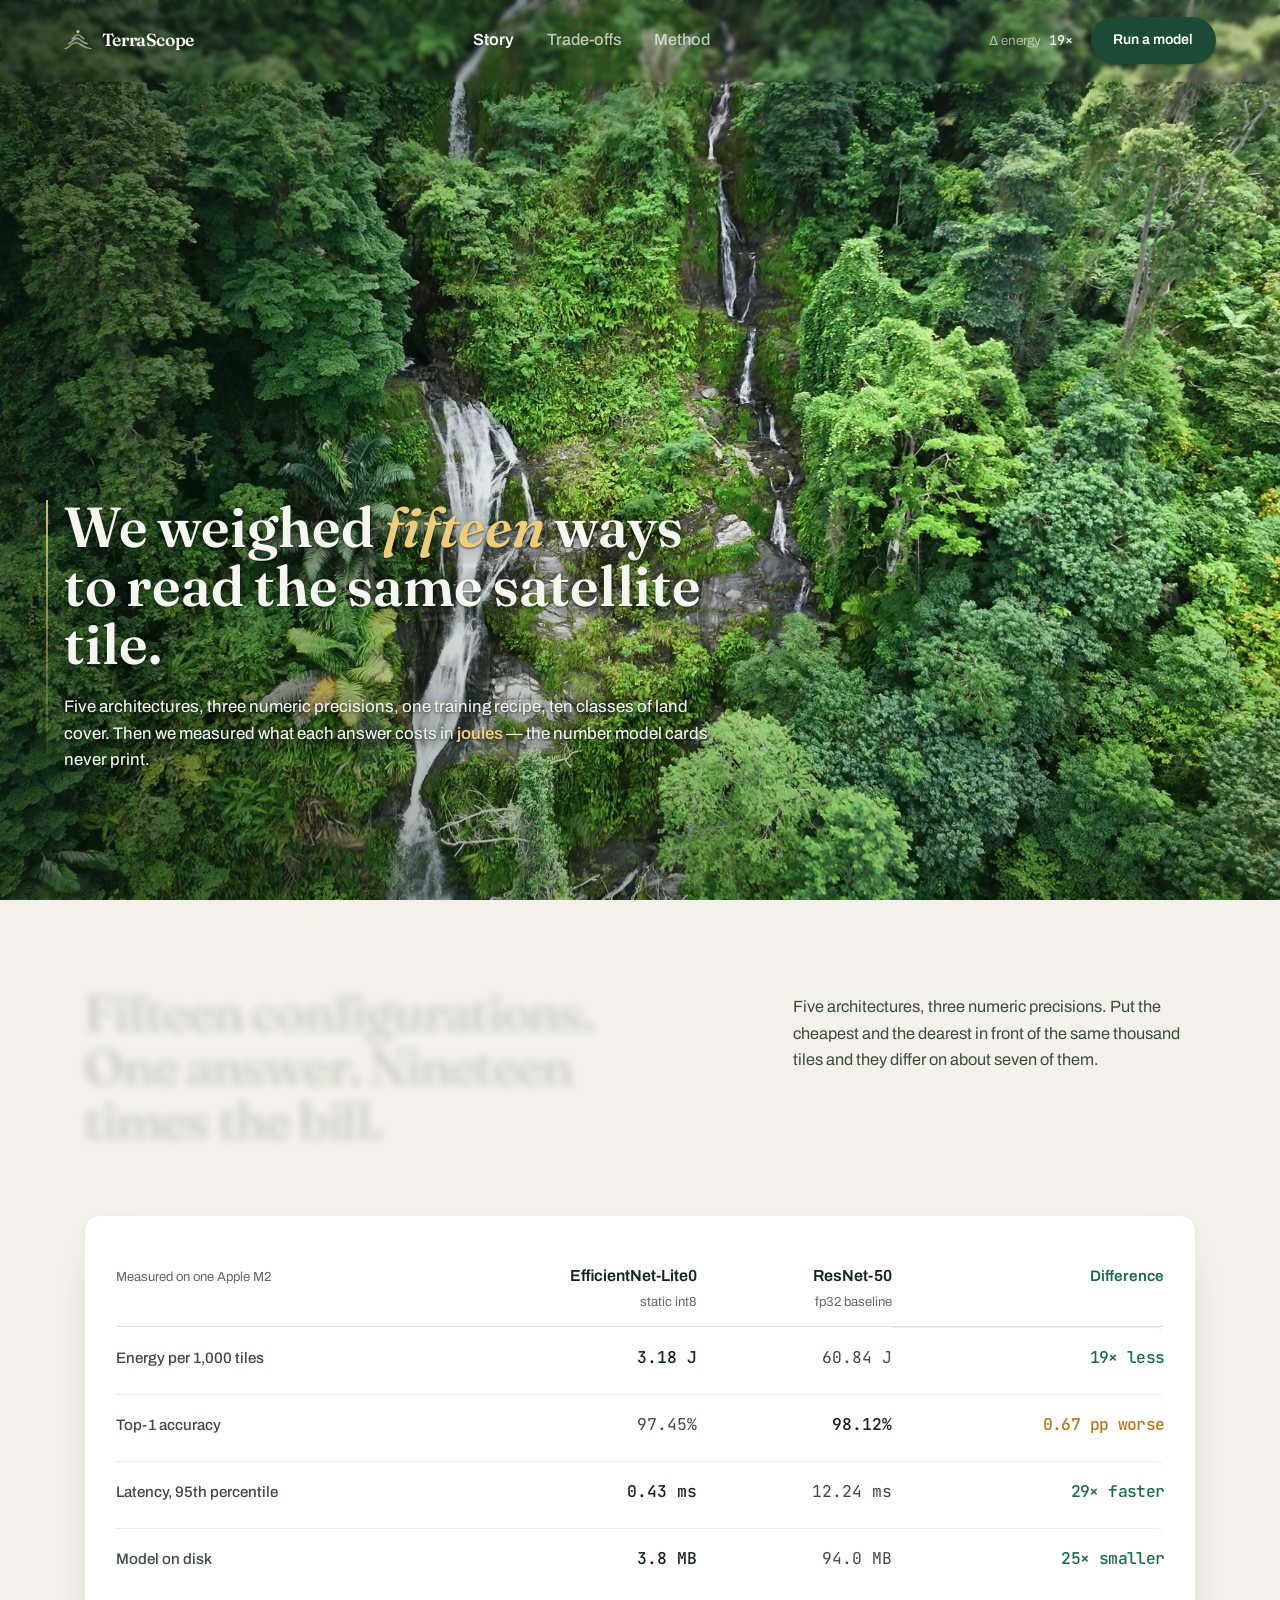
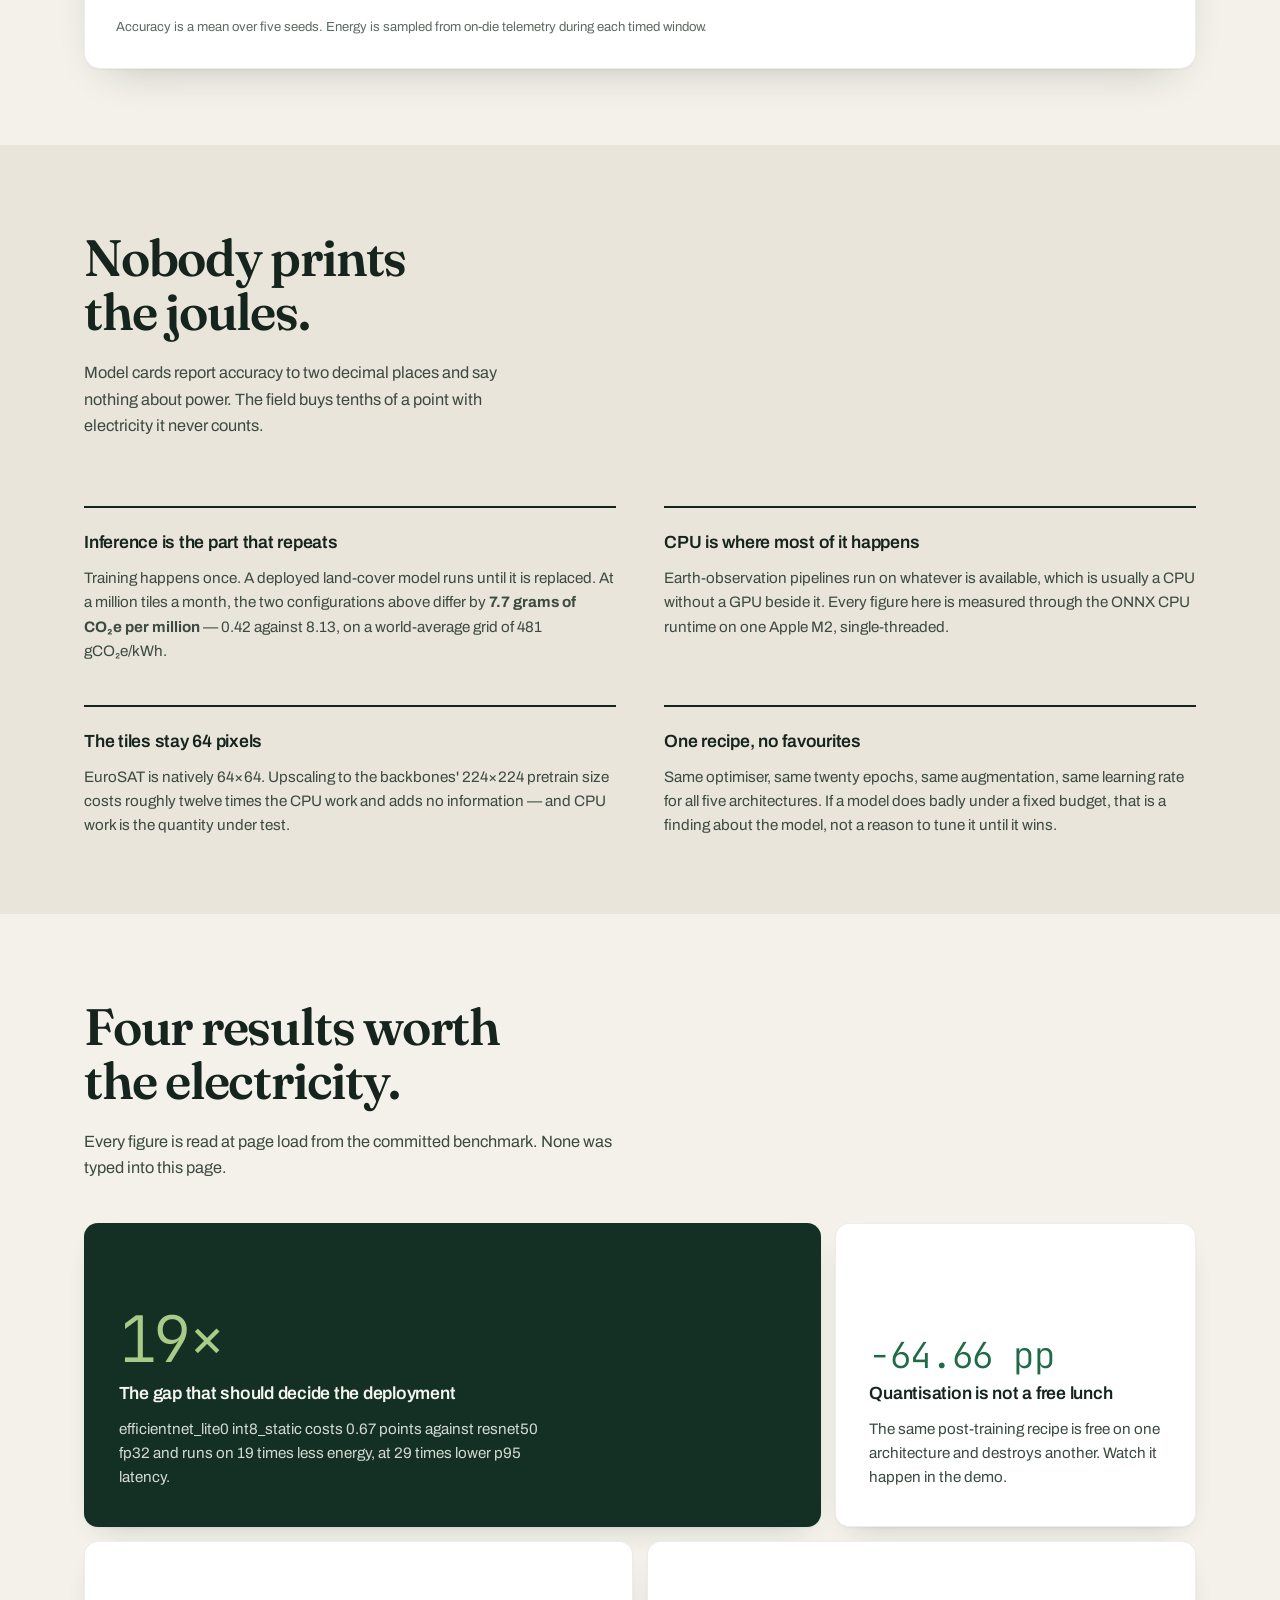
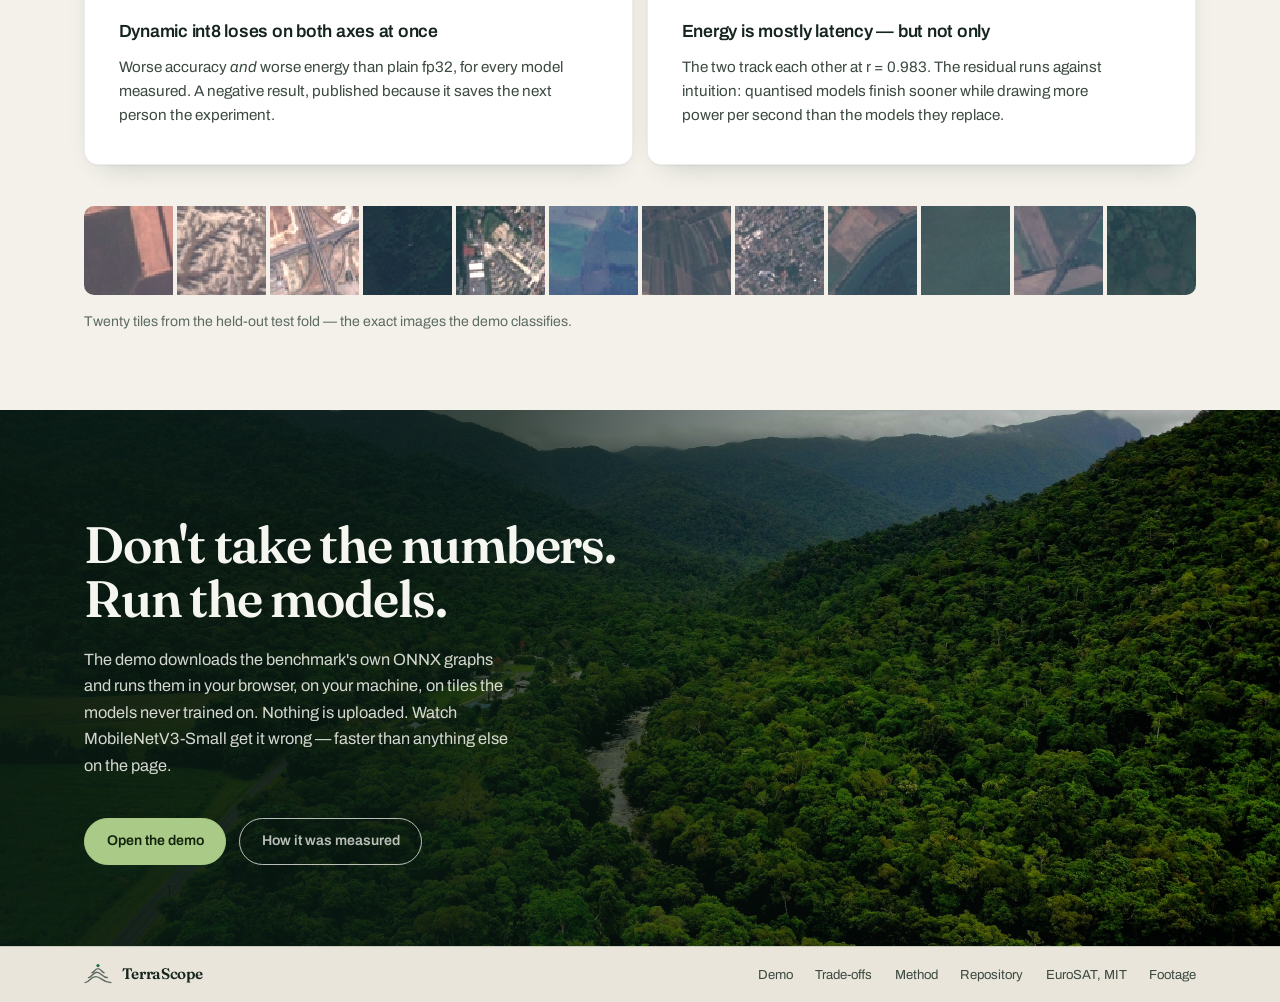
==== commit 1c0a1909: "Remove what the Streamlit era left behind The README still advertised software that is not in the re" ====
--- a/web/index.html
+++ b/web/index.html
@@ -49,6 +49,7 @@
     <div class="poster" id="poster"></div>
     <video id="hero" playsinline muted preload="auto"
            poster="assets/ridge-poster.jpg" hidden></video>
+    <div class="settle" id="settle"></div>
     <div class="scrim"></div>
     <i class="wedge" id="wedge"></i>
     <div class="ring" id="ring">Loading the ridge</div>
--- a/web/assets/site.css
+++ b/web/assets/site.css
@@ -87,6 +87,9 @@
   line-height:1.3;margin:0 0 .7rem}
 p.lede{font-size:clamp(1.02rem,1.15vw,1.16rem);line-height:1.62;max-width:60ch;margin:0;
   color:var(--ink-soft);text-wrap:pretty}
+/* A lede carries no margin of its own, so that a single one sits flush under
+   its heading. Two in a row are two paragraphs, and need the gap. */
+p.lede + p.lede{margin-top:var(--flow-s)}
 p.note{font-size:.88rem;line-height:1.6;color:var(--ink-faint);margin:var(--flow-s) 0 0}
 .mono{font-family:var(--mono);font-variant-numeric:tabular-nums}
 em.stress{font-style:normal;font-family:var(--serif);font-weight:600;color:var(--brand)}
@@ -118,7 +121,7 @@
   border-bottom-color:var(--rule)}
 .nav-prog{position:absolute;left:0;bottom:-1px;height:2px;width:100%;
   transform:scaleX(var(--sp,0));transform-origin:left;background:var(--brand);
-  transition:transform .1s linear;opacity:0}
+  transition:transform .3s var(--ease);opacity:0}
 .nav.tight .nav-prog,body.lit .nav-prog{opacity:1}
 
 .brand{display:inline-flex;align-items:center;gap:.6rem;font-family:var(--serif);
@@ -153,14 +156,16 @@
   padding:.72rem 1.35rem;border-radius:99px;cursor:pointer;border:1px solid transparent;
   transition:background .2s ease,transform .12s ease,border-color .2s ease,
              color .2s ease,box-shadow .2s ease;white-space:nowrap}
-.btn-primary{background:var(--brand);color:#fff;border-color:var(--brand);
+/* Deep bottle green rather than the mid brand green: this is the one button
+   on the page that asks for a click, and at this depth it reads as the darkest
+   thing in the navbar instead of competing with the footage behind it. */
+.btn-primary{background:var(--bottle);color:#fff;border-color:var(--bottle);
   box-shadow:0 1px 2px rgba(20,48,36,.2),0 8px 20px -8px rgba(20,48,36,.45)}
-.btn-primary:hover{background:var(--brand-dark);border-color:var(--brand-dark);
+.btn-primary:hover{background:var(--forest);border-color:var(--forest);
   box-shadow:0 2px 4px rgba(20,48,36,.24),0 14px 28px -10px rgba(20,48,36,.5)}
-/* One primary button, one colour, wherever it sits. Over the footage it gains
-   a ring and a deeper shadow to hold its edge instead of changing identity. */
-.nav:not(.tight) .btn-primary{box-shadow:0 0 0 1px rgba(244,246,239,.28),
-  0 10px 30px -8px rgba(0,0,0,.65)}
+/* One primary button, one look, wherever it sits. It used to pick up a pale
+   ring and a deep shadow over the footage, which read as a different, glowing
+   button rather than the same one on a darker ground. */
 .btn-ghost{border-color:currentColor;opacity:.75;background:transparent}
 .btn-ghost:hover{opacity:1;background:rgba(127,127,127,.09)}
 .btn:active{transform:translateY(1px)}
@@ -635,11 +640,6 @@
   border-top-color:transparent}
 .tile.contested .tile-meta .truth{color:#fff;font-weight:600}
 
-/* The runtime's own report. Small, quiet, and always present, so a failure
-   can be described precisely rather than retold. */
-.note.diag{font-family:var(--mono);font-size:.72rem;color:var(--ink-faint);
-  margin-top:.5rem;word-break:break-word}
-
 /* Download size on an unselected model chip: the visitor is about to pay for
    these bytes, so the price is on the button rather than discovered after. */
 .chip .mb{opacity:.55;font-variant-numeric:tabular-nums;margin-left:.35rem}
--- a/web/assets/hero.css
+++ b/web/assets/hero.css
@@ -27,6 +27,25 @@
   object-fit:cover;display:block}
 .stage .poster{background:url('ridge-poster.jpg') center/cover no-repeat;
   transition:opacity .6s ease}
+/* The closing frame, carried as a still.
+
+   The reader spends longer on this one frame than on all the others put
+   together — the whole of the last beat sits on it — and it is the worst
+   frame in the file to look at for that long: it is the last picture of its
+   group, so it is reconstructed from the most heavily predicted residual in
+   the encode, and on a display wider than the source it is then stretched.
+   Dense foliage is where both of those show, which is why it is the middle of
+   the frame that goes soft while the rock and water at the edges hold.
+
+   The still is the same frame at a quality no moving picture can afford,
+   sharpened for the stretch. It crossfades in about one sample from the end,
+   so the swap happens between two adjacent frames of the journey and nothing
+   appears to move. Armed from script once the footage is playable, so the
+   1.5MB does not race the video for the connection on arrival. */
+.stage .settle{position:absolute;inset:0;background:center/cover no-repeat;
+  opacity:0;transition:opacity .45s ease;pointer-events:none}
+.stage .settle.armed{background-image:url('ridge-settle.jpg')}
+.stage .settle.on{opacity:1}
 /* Light enough to keep the footage the brightest thing on screen. The old
    values put a 70/84% wash over the whole frame, which read as a dark page
    with a video faintly behind it rather than as a film with words on it. */
